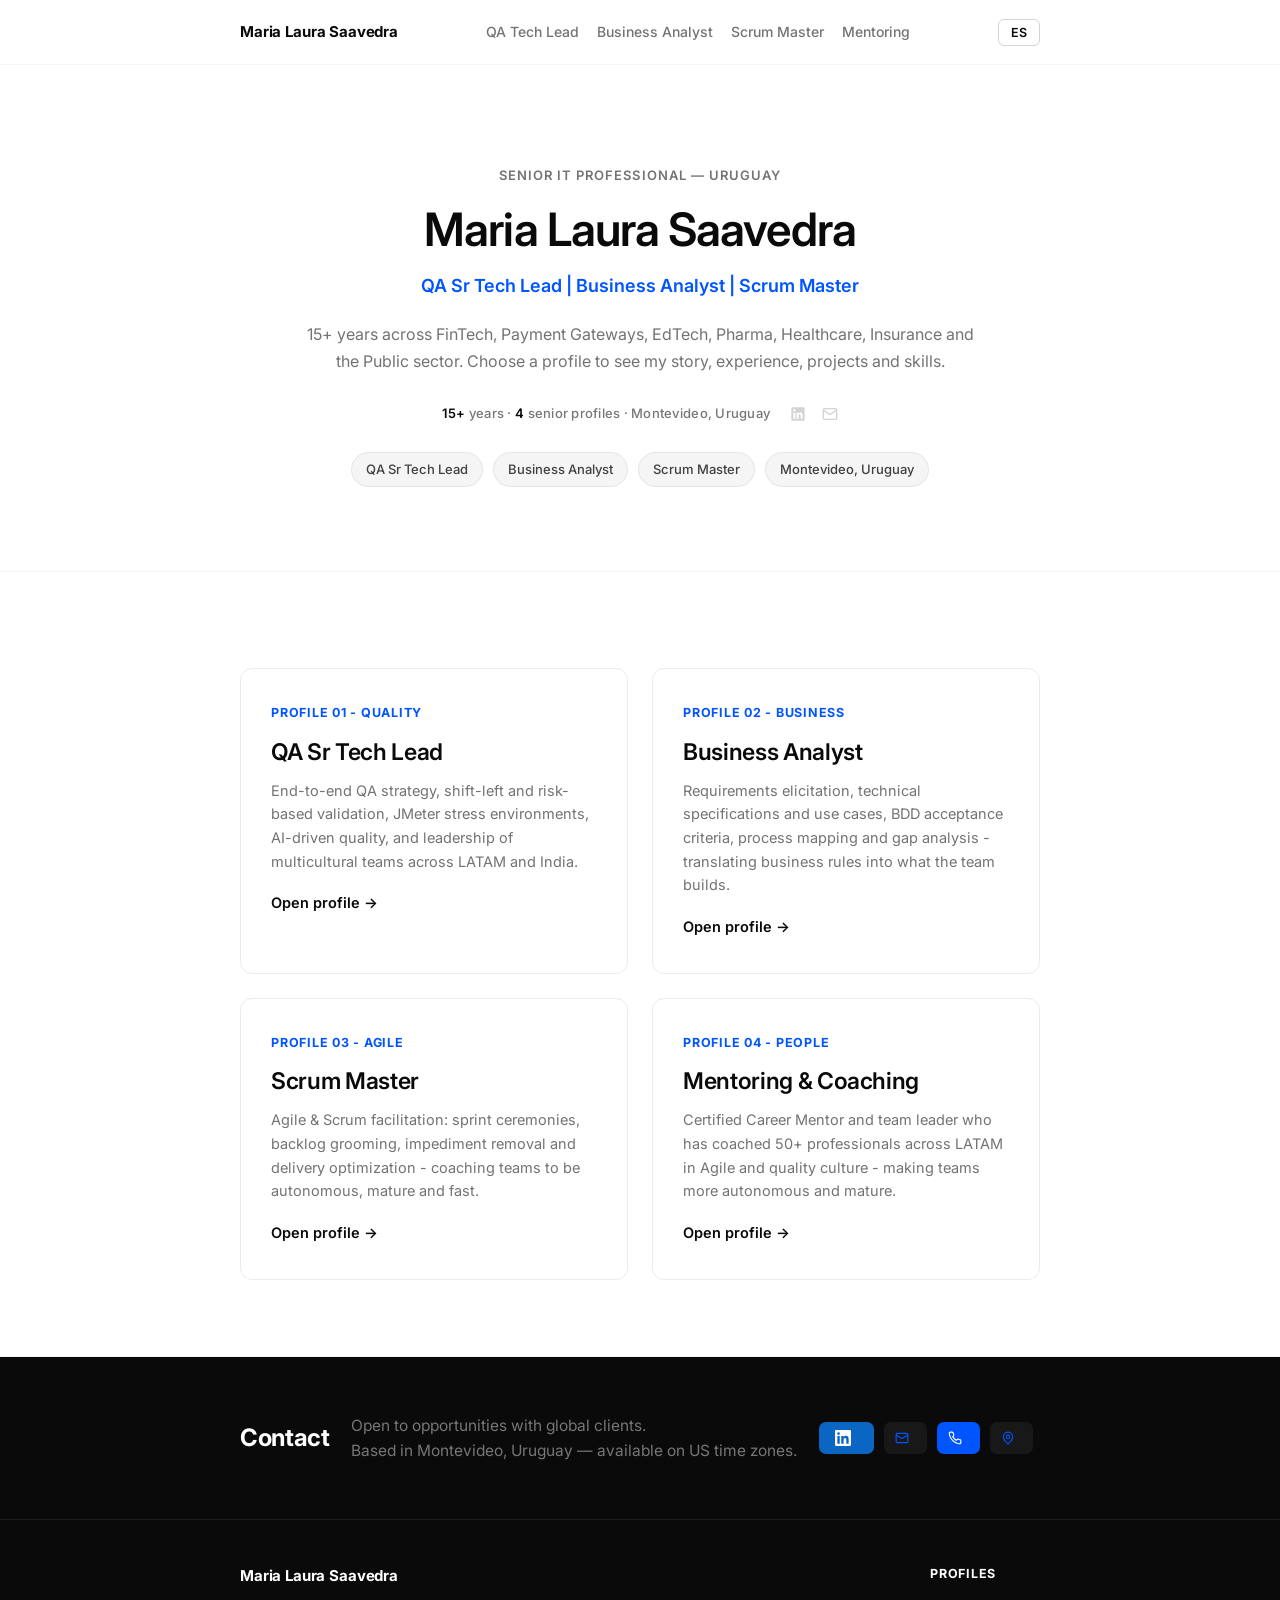
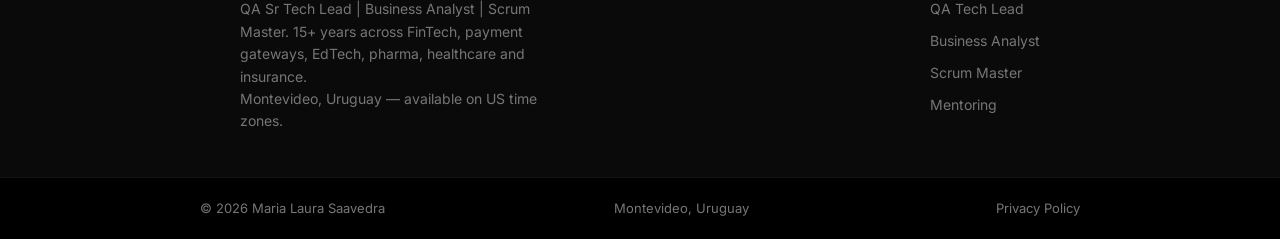
==== index.html @ 7ba2ed05 "Anti-copia: CSS user-select, JS bloqueo clic/teclas, actualizo PDF CV-QA, fix tag-pair preexistentes" ====
<!DOCTYPE html>
<html lang="en">
<head>
<meta charset="UTF-8">
<meta name="viewport" content="width=device-width, initial-scale=1.0">
<title>Maria Laura Saavedra - Senior Profiles</title>
<meta name="description" content="Maria Laura Saavedra - QA Sr Tech Lead and Business Analyst. 15+ years across FinTech, payment gateways, insurance, healthcare and the public sector. Montevideo, Uruguay.">
<link rel="preconnect" href="https://fonts.googleapis.com">
<link rel="preconnect" href="https://fonts.gstatic.com" crossorigin>
<link href="https://fonts.googleapis.com/css2?family=Inter:wght@400;500;600;700;800&display=swap" rel="stylesheet">
<link rel="stylesheet" href="styles.css">
</head>
<body>

<nav>
  <div class="container">
    <a class="logo" href="index.html">Maria Laura Saavedra</a>
    <div class="nav-links">
      <a class="nav-link-btn" href="qa-lead.html"><span class="en">QA Tech Lead</span><span class="es">QA Tech Lead</span></a>
      <a class="nav-link-btn" href="ba.html"><span class="en">Business Analyst</span><span class="es">Business Analyst</span></a>
      <a class="nav-link-btn" href="scrum-master.html"><span class="en">Scrum Master</span><span class="es">Scrum Master</span></a>
      <a class="nav-link-btn" href="mentoring.html"><span class="en">Mentoring</span><span class="es">Mentoría</span></a>
    </div>
    <button class="lang-btn" id="langBtn" onclick="toggleLang()">ES</button>
  </div>
</nav>

<header class="hero landing-hero">
  <div class="container">
    <span class="hero-label en">Senior IT Professional &mdash; Uruguay</span>
    <span class="hero-label es">Profesional IT Senior &mdash; Uruguay</span>
    <h1>Maria Laura Saavedra</h1>
    <div class="role en">QA Sr Tech Lead | Business Analyst | Scrum Master</div>
    <div class="role es">QA Sr Tech Lead | Business Analyst | Scrum Master</div>
    <p class="en">15+ years across FinTech, Payment Gateways, EdTech, Pharma, Healthcare, Insurance and the Public sector. Choose a profile to see my story, experience, projects and skills.</p>
    <p class="es">15+ años en FinTech, Pasarelas de Pago, EdTech, Pharma, Salud, Seguros y Sector Público. Elegí un perfil para ver mi historia, experiencia, proyectos y habilidades.</p>
    <div class="hero-proof">
      <span class="hero-proof-stats en"><strong>15+</strong> years &middot; <strong>4</strong> senior profiles &middot; Montevideo, Uruguay</span>
      <span class="hero-proof-stats es"><strong>15+</strong> años &middot; <strong>4</strong> perfiles senior &middot; Montevideo, Uruguay</span>
      <div class="hero-proof-social">
        <a href="https://www.linkedin.com/in/maria-laura-saavedra-rodriguez-45029432/" target="_blank" rel="noopener" aria-label="LinkedIn">
          <svg width="16" height="16" viewBox="0 0 24 24" fill="currentColor"><path d="M20.5 2h-17A1.5 1.5 0 002 3.5v17A1.5 1.5 0 003.5 22h17a1.5 1.5 0 001.5-1.5v-17A1.5 1.5 0 0020.5 2zM8 19H5v-9h3zM6.5 8.25A1.75 1.75 0 118.3 6.5a1.78 1.78 0 01-1.8 1.75zM19 19h-3v-4.74c0-1.42-.6-1.93-1.38-1.93A1.74 1.74 0 0013 14.19a.66.66 0 000 .14V19h-3v-9h2.9v1.3a3.11 3.11 0 012.7-1.4c1.55 0 3.36.86 3.36 3.66z"/></svg>
        </a>
        <a href="mailto:saalaura@gmail.com" aria-label="Email">
          <svg width="16" height="16" viewBox="0 0 24 24" fill="none" stroke="currentColor" stroke-width="2" stroke-linecap="round" stroke-linejoin="round"><path d="M4 4h16c1.1 0 2 .9 2 2v12c0 1.1-.9 2-2 2H4c-1.1 0-2-.9-2-2V6c0-1.1.9-2 2-2z"/><polyline points="22,6 12,13 2,6"/></svg>
        </a>
      </div>
    </div>
    <div class="chips" style="justify-content:center;">
      <span class="chip">QA Sr Tech Lead</span>
      <span class="chip">Business Analyst</span>
      <span class="chip">Scrum Master</span>
      <span class="chip">Montevideo, Uruguay</span>
    </div>
  </div>
</header>

<section>
  <div class="container">
    <div class="cards">
      <a class="profile-card" href="qa-lead.html">
        <div class="pc-tag en">Profile 01 - Quality</div><div class="pc-tag es">Perfil 01 - Calidad</div>
        <h3 class="en">QA Sr Tech Lead</h3><h3 class="es">QA Sr Tech Lead</h3>
        <p class="en">End-to-end QA strategy, shift-left and risk-based validation, JMeter stress environments, AI-driven quality, and leadership of multicultural teams across LATAM and India.</p>
        <p class="es">Estrategia QA end-to-end, shift-left y validación basada en riesgo, ambientes de stress con JMeter, calidad impulsada por IA, y liderazgo de equipos multiculturales en LATAM e India.</p>
        <span class="go en">Open profile &rarr;</span><span class="go es">Abrir perfil &rarr;</span>
      </a>
      <a class="profile-card" href="ba.html">
        <div class="pc-tag en">Profile 02 - Business</div><div class="pc-tag es">Perfil 02 - Negocio</div>
        <h3 class="en">Business Analyst</h3><h3 class="es">Business Analyst</h3>
        <p class="en">Requirements elicitation, technical specifications and use cases, BDD acceptance criteria, process mapping and gap analysis - translating business rules into what the team builds.</p>
        <p class="es">Elcitación de requisitos, especificaciones técnicas y casos de uso, criterios de aceptación BDD, mapeo de procesos y gap analysis - traduciendo las reglas de negocio en lo que el equipo construye.</p>
        <span class="go en">Open profile &rarr;</span><span class="go es">Abrir perfil &rarr;</span>
      </a>
      <a class="profile-card" href="scrum-master.html">
        <div class="pc-tag en">Profile 03 - Agile</div><div class="pc-tag es">Perfil 03 - Agile</div>
        <h3 class="en">Scrum Master</h3><h3 class="es">Scrum Master</h3>
        <p class="en">Agile &amp; Scrum facilitation: sprint ceremonies, backlog grooming, impediment removal and delivery optimization - coaching teams to be autonomous, mature and fast.</p>
        <p class="es">Facilitación Agile y Scrum: ceremonias de sprint, refinamiento de backlog, eliminación de impedimentos y optimización de la entrega - coachando equipos para que sean autónomos, maduros y rápidos.</p>
        <span class="go en">Open profile &rarr;</span><span class="go es">Abrir perfil &rarr;</span>
      </a>
      <a class="profile-card" href="mentoring.html">
        <div class="pc-tag en">Profile 04 - People</div><div class="pc-tag es">Perfil 04 - Personas</div>
        <h3 class="en">Mentoring &amp; Coaching</h3><h3 class="es">Mentoría y Coaching</h3>
        <p class="en">Certified Career Mentor and team leader who has coached 50+ professionals across LATAM in Agile and quality culture - making teams more autonomous and mature.</p>
        <p class="es">Career Mentor certificada y líder de equipos que ha coachado a 50+ profesionales en LATAM en cultura Agile y de calidad - haciendo equipos más autónomos y maduros.</p>
        <span class="go en">Open profile &rarr;</span><span class="go es">Abrir perfil &rarr;</span>
      </a>
    </div>
  </div>
</section>

<section id="contact" class="contact">
  <div class="container">
    <div class="contact-info">
      <h2 class="en">Contact</h2><h2 class="es">Contacto</h2>
      <p class="en">Open to opportunities with global clients.<br>Based in Montevideo, Uruguay &mdash; available on US time zones.</p>
      <p class="es">Disponible para oportunidades con clientes globales.<br>Vivo en Montevideo, Uruguay &mdash; disponible en horarios de EE.UU.</p>
      <div class="contact-row">
      <a class="citem linkedin" href="https://www.linkedin.com/in/maria-laura-saavedra-rodriguez-45029432/" target="_blank" rel="noopener" title="LinkedIn" aria-label="LinkedIn"><svg class="btn-icon" viewBox="0 0 24 24" fill="currentColor" aria-hidden="true"><path d="M20.45 20.45h-3.55v-5.57c0-1.33-.03-3.04-1.85-3.04-1.86 0-2.14 1.45-2.14 2.94v5.67H9.36V9h3.41v1.56h.05c.47-.9 1.63-1.85 3.36-1.85 3.6 0 4.27 2.37 4.27 5.45v6.29zM5.34 7.43a2.06 2.06 0 1 1 0-4.12 2.06 2.06 0 0 1 0 4.12zM7.12 20.45H3.55V9h3.57v11.45zM22.22 0H1.77C.79 0 0 .77 0 1.72v20.55C0 23.23.79 24 1.77 24h20.45c.98 0 1.78-.77 1.78-1.73V1.72C24 .77 23.2 0 22.22 0z"/></svg></a>
      <a class="citem icon" href="mailto:saalaura@gmail.com" title="saalaura@gmail.com" aria-label="Email"><svg class="btn-icon" viewBox="0 0 24 24" fill="none" stroke="currentColor" stroke-width="2" stroke-linecap="round" stroke-linejoin="round" aria-hidden="true"><rect x="2" y="4" width="20" height="16" rx="2"/><path d="m22 7-10 6L2 7"/></svg></a>
      <a class="citem icon blue" href="tel:+59897496335" title="+598 97 496 335" aria-label="Phone"><svg class="btn-icon" viewBox="0 0 24 24" fill="none" stroke="currentColor" stroke-width="2" stroke-linecap="round" stroke-linejoin="round" aria-hidden="true"><path d="M22 16.92v3a2 2 0 0 1-2.18 2 19.79 19.79 0 0 1-8.63-3.07 19.5 19.5 0 0 1-6-6 19.79 19.79 0 0 1-3.07-8.67A2 2 0 0 1 4.11 2h3a2 2 0 0 1 2 1.72c.13.96.36 1.9.7 2.81a2 2 0 0 1-.45 2.11L8.09 9.91a16 16 0 0 0 6 6l1.27-1.27a2 2 0 0 1 2.11-.45c.91.34 1.85.57 2.81.7A2 2 0 0 1 22 16.92z"/></svg></a>
      <a class="citem icon" href="https://www.google.com/maps/search/Montevideo,+Uruguay" target="_blank" rel="noopener" title="Montevideo, Uruguay" aria-label="Location"><svg class="btn-icon" viewBox="0 0 24 24" fill="none" stroke="currentColor" stroke-width="2" stroke-linecap="round" stroke-linejoin="round" aria-hidden="true"><path d="M20 10c0 6-8 12-8 12s-8-6-8-12a8 8 0 0 1 16 0Z"/><circle cx="12" cy="10" r="3"/></svg></a>
      </div>
    </div>
  </div>
</section>

<footer>
  <div class="footer-grid">
    <div class="footer-brand">
      <div class="footer-logo">Maria Laura Saavedra</div>
      <p class="footer-desc en">QA Sr Tech Lead | Business Analyst | Scrum Master. 15+ years across FinTech, payment gateways, EdTech, pharma, healthcare and insurance.<br>Montevideo, Uruguay &mdash; available on US time zones.</p>
      <p class="footer-desc es">QA Sr Tech Lead | Business Analyst | Scrum Master. 15+ años en FinTech, pasarelas de pago, EdTech, pharma, salud y seguros.<br>Montevideo, Uruguay &mdash; disponible en horarios de EE.UU.</p>
    </div>
    <div class="footer-col">
      <div class="footer-col-heading"><span class="en">Profiles</span><span class="es">Perfiles</span></div>
      <a href="qa-lead.html"><span class="en">QA Tech Lead</span><span class="es">QA Tech Lead</span></a>
      <a href="ba.html"><span class="en">Business Analyst</span><span class="es">Business Analyst</span></a>
      <a href="scrum-master.html"><span class="en">Scrum Master</span><span class="es">Scrum Master</span></a>
      <a href="mentoring.html"><span class="en">Mentoring</span><span class="es">Mentoría</span></a>
    </div>
  </div>
  <div class="footer-bottom">
    <div class="footer-bottom-inner">
      <span>&copy; <span id="year"></span> Maria Laura Saavedra</span>
      <span>Montevideo, Uruguay</span>
      <div class="footer-bottom-links">
        <a href="privacy.html"><span class="en">Privacy Policy</span><span class="es">Política de privacidad</span></a>
      </div>
    </div>
  </div>
</footer>

<nav class="float-nav" aria-label="Quick nav">
  <button class="float-toggle" id="floatToggle" aria-label="Menu"><span class="en">Menu</span><span class="es">Menú</span></button>
  <div class="float-panel" id="floatPanel">
    <a href="index.html"><span class="en">Home</span><span class="es">Inicio</span></a>
    <a href="qa-lead.html">QA</a>
    <a href="ba.html">BA</a>
    <a href="scrum-master.html">SM</a>
    <a href="mentoring.html"><span class="en">Mentoring</span><span class="es">Mentoría</span></a>
  </div>
</nav>

<script>
  document.getElementById('year').textContent = new Date().getFullYear();
  function toggleLang() {
    document.body.classList.toggle('es');
    document.getElementById('langBtn').textContent = document.body.classList.contains('es') ? 'EN' : 'ES';
  }
  document.getElementById('floatToggle').addEventListener('click', function () {
    document.getElementById('floatPanel').classList.toggle('open');
  });
</script>
<script src="anti-copy.js"></script>
</body>
</html>
---- styles.css ----
:root {
  --ink: #0a0a0a;
  --ink-90: #1a1a1a;
  --ink-80: #2d2d2d;
  --ink-70: #404040;
  --ink-60: #525252;
  --ink-50: #737373;
  --ink-40: #767676;
  --ink-30: #d4d4d4;
  --ink-20: #e5e5e5;
  --ink-15: #ebebeb;
  --ink-10: #f5f5f5;
  --ink-5: #fafafa;
  --white: #ffffff;
  --accent: #0055ff;
  --accent-hover: #0044dd;
  --max-width: 880px;
  --radius: 10px;
  --shadow-sm: 0 1px 2px 0 rgb(0 0 0 / 0.05);
  --shadow-md: 0 4px 6px -1px rgb(0 0 0 / 0.06);
  --shadow-lg: 0 10px 20px -4px rgb(0 0 0 / 0.08);
  --transition-fast: 150ms cubic-bezier(0.4, 0, 0.2, 1);
  --transition-base: 250ms cubic-bezier(0.4, 0, 0.2, 1);
}
* { margin: 0; padding: 0; box-sizing: border-box; }
html { scroll-behavior: smooth; -webkit-font-smoothing: antialiased; }
body {
  font-family: 'Inter', -apple-system, BlinkMacSystemFont, 'Segoe UI', Roboto, sans-serif;
  font-weight: 400;
  line-height: 1.625;
  color: var(--ink-80);
  background: var(--white);
  min-height: 100vh;
  -webkit-user-select: none;
  -moz-user-select: none;
  -ms-user-select: none;
  user-select: none;
}
img { -webkit-user-select: none; -moz-user-select: none; -ms-user-select: none; user-select: none; -webkit-user-drag: none; }
.container, body:after { -webkit-touch-callout: none; }
.container { max-width: var(--max-width); margin: 0 auto; padding: 0 40px; }

/* LANG TOGGLE */
.es { display: none !important; }
body.es .es { display: inline !important; }
body.es .en { display: none !important; }
body.es .en-only { display: none !important; }
body.es .es-only { display: inline !important; }
.es-only { display: none !important; }

/* NAV */
nav { position: sticky; top: 0; background: rgba(255,255,255,0.92); backdrop-filter: blur(8px); border-bottom: 1px solid var(--ink-10); z-index: 100; }
nav .container { display: flex; align-items: center; justify-content: space-between; height: 64px; gap: 12px; }
.logo { font-weight: 700; font-size: 15px; color: var(--ink); text-decoration: none; letter-spacing: -0.01em; }
.logo:hover { color: var(--accent); }
.nav-links { display: flex; align-items: center; gap: 18px; }
.nav-links a { color: var(--ink-50); text-decoration: none; font-size: 14px; font-weight: 500; transition: color var(--transition-fast); }
.nav-links a:hover { color: var(--ink); }
.nav-link-btn { color: var(--ink-50); text-decoration: none; font-size: 14px; font-weight: 500; transition: color var(--transition-fast); }
.nav-link-btn:hover { color: var(--accent); }
.lang-btn {
  background: transparent;
  color: var(--ink);
  border: 1px solid var(--ink-30);
  padding: 5px 12px;
  border-radius: 6px;
  font-family: inherit;
  font-weight: 600;
  font-size: 12.5px;
  letter-spacing: 0.02em;
  cursor: pointer;
  white-space: nowrap;
  transition: all var(--transition-fast);
}
.lang-btn:hover { border-color: var(--ink); }

/* HERO */
.hero { padding: 84px 0 72px; background: var(--white); color: var(--ink-80); }
.hero-label {
  display: block;
  font-size: 13px;
  font-weight: 600;
  letter-spacing: 0.08em;
  text-transform: uppercase;
  color: var(--ink-50);
  margin-bottom: 20px;
}
.hero h1 { font-size: clamp(30px, 5vw, 42px); font-weight: 600; line-height: 1.2; letter-spacing: -0.02em; color: var(--ink); margin-bottom: 14px; }
.hero .role { font-size: 18px; font-weight: 600; color: var(--accent); margin-bottom: 20px; }
.hero p { font-size: 16px; line-height: 1.7; color: var(--ink-50); max-width: 680px; }
.hero-proof { display: flex; align-items: center; gap: 20px; margin-top: 28px; flex-wrap: wrap; }
.hero-proof-stats { font-size: 13px; font-weight: 500; letter-spacing: 0.02em; color: var(--ink-40); }
.hero-proof-stats strong { color: var(--ink); font-weight: 600; }
.hero-proof-social { display: flex; gap: 16px; }
.hero-proof-social a { color: var(--ink-30); transition: color var(--transition-fast); display: inline-flex; }
.hero-proof-social a:hover { color: var(--ink); }
.hero .chips { margin-top: 28px; display: flex; flex-wrap: wrap; gap: 10px; }
.chip {
  background: var(--ink-10);
  border: 1px solid var(--ink-20);
  color: var(--ink-70);
  padding: 6px 14px;
  border-radius: 999px;
  font-size: 13px;
  font-weight: 500;
}

/* SECTIONS */
section { padding: 56px 0; border-top: 1px solid var(--ink-10); }
h2 {
  font-size: 24px;
  font-weight: 700;
  letter-spacing: -0.015em;
  color: var(--ink);
  margin-bottom: 28px;
  padding-bottom: 14px;
  border-bottom: 1px solid var(--ink-10);
  display: block;
}

/* ABOUT */
.about-grid { display: grid; grid-template-columns: 1fr 1fr; gap: 24px; }
.about-card { background: var(--white); border: 1px solid var(--ink-15); border-radius: var(--radius); padding: 26px; box-shadow: var(--shadow-sm); }
.about-card h3 { color: var(--ink); font-weight: 600; font-size: 16px; margin-bottom: 12px; letter-spacing: -0.01em; }
.about-card p, .about-card li { font-size: 14.5px; color: var(--ink-60); }
.about-card ul { padding-left: 18px; margin-top: 8px; }
.about-card li { margin-bottom: 8px; }

/* EXPERIENCE */
.job {
  background: var(--white);
  border: 1px solid var(--ink-15);
  border-radius: var(--radius);
  padding: 24px 26px;
  margin-bottom: 16px;
  box-shadow: var(--shadow-sm);
  transition: border-color var(--transition-fast), box-shadow var(--transition-fast);
}
.job:hover { border-color: var(--ink-30); box-shadow: var(--shadow-md); }
.job h3 { font-size: 17px; font-weight: 600; color: var(--ink); letter-spacing: -0.01em; }
.job .co { color: var(--accent); font-weight: 600; font-size: 14px; margin-top: 2px; }
.job .date { color: var(--ink-40); font-size: 13px; margin: 6px 0 14px; }
.job ul { padding-left: 18px; }
.job li { margin-bottom: 8px; font-size: 14.5px; color: var(--ink-60); }

/* PROJECTS */
.proj { background: var(--white); border: 1px solid var(--ink-15); border-radius: var(--radius); padding: 22px 26px; margin-bottom: 16px; transition: border-color var(--transition-fast), box-shadow var(--transition-fast); }
.proj:hover { border-color: var(--ink-30); box-shadow: var(--shadow-md); }
.proj .tag { color: var(--accent); font-weight: 700; font-size: 12.5px; text-transform: uppercase; letter-spacing: 0.06em; }
.proj h3 { color: var(--ink); font-weight: 600; font-size: 16px; margin: 8px 0 4px; letter-spacing: -0.01em; }
.proj .meta { color: var(--ink-40); font-size: 13px; margin-bottom: 10px; }
.proj p, .proj li { font-size: 14.5px; color: var(--ink-60); }
.proj ul { padding-left: 18px; }
.proj li { margin-bottom: 6px; }

/* SKILLS */
.skills-grid { display: grid; grid-template-columns: 1fr 1fr 1fr; gap: 16px; }
.skill-card { background: var(--white); border: 1px solid var(--ink-15); border-radius: var(--radius); padding: 18px 20px; box-shadow: var(--shadow-sm); }
.skill-card h3 { color: var(--ink); font-weight: 600; font-size: 13px; margin-bottom: 12px; text-transform: uppercase; letter-spacing: 0.06em; }
.skill-card span {
  display: inline-block;
  background: var(--ink-10);
  border: 1px solid var(--ink-20);
  color: var(--ink-70);
  padding: 4px 11px;
  border-radius: 999px;
  font-size: 12.5px;
  margin: 0 6px 8px 0;
}

/* EDUCATION */
.edu {
  background: var(--white);
  border: 1px solid var(--ink-15);
  border-radius: var(--radius);
  padding: 16px 22px;
  margin-bottom: 12px;
  display: flex;
  justify-content: space-between;
  align-items: baseline;
  gap: 16px;
  flex-wrap: wrap;
}
.edu .name { font-weight: 600; font-size: 15px; color: var(--ink); }
.edu .detail { color: var(--ink-50); font-size: 13.5px; }
.edu .date { color: var(--accent); font-weight: 600; font-size: 13.5px; white-space: nowrap; }

/* CONTACT */
.contact { background: var(--ink); color: var(--ink-30); }
.contact h2 { color: var(--white); border-bottom-color: rgba(255, 255, 255, 0.08); }
.contact-info h2 { margin: 0; padding: 0; border: none; white-space: nowrap; }
.contact p { color: var(--ink-40); font-size: 15.5px; }
.contact-info { display: flex; flex-wrap: wrap; align-items: center; gap: 10px 22px; }
.contact .citem { background: rgba(255, 255, 255, 0.06); border-color: rgba(255, 255, 255, 0.14); }
.contact .citem.icon:hover { background: rgba(255, 255, 255, 0.12); }
.contact .citem.icon svg { color: var(--accent); }
.contact .citem.linkedin { background: #0a66c2; border-color: #0a66c2; }
.contact .citem.blue { background: var(--accent); border-color: var(--accent); }
.contact .citem.blue svg { color: var(--white); }
.btn-icon { width: 14px; height: 14px; margin-right: 7px; vertical-align: -2px; color: var(--accent); }
.citem.linkedin svg { width: 16px; height: 16px; color: var(--white); display: block; }
.citem.linkedin:hover { background: #095eae; }
.citem.icon { padding: 9px 11px; text-decoration: none; }
.citem.blue:hover { background: var(--accent-hover); border-color: var(--accent-hover); }
.contact-row { display: flex; flex-wrap: wrap; align-items: center; gap: 10px; }
.citem {
  display: inline-flex;
  align-items: center;
  gap: 6px;
  border-radius: 7px;
  padding: 8px 16px;
  font-size: 13.5px;
}
/* LANDING */
.landing-hero { text-align: center; padding: 100px 0 84px; }
.landing-hero .hero-label { margin-bottom: 16px; }
.landing-hero h1 { font-size: clamp(32px, 5vw, 46px); }
.landing-hero .role { margin-bottom: 20px; }
.landing-hero p { margin: 0 auto; }
.landing-hero .hero-proof { justify-content: center; }
.cards { display: grid; grid-template-columns: 1fr 1fr; gap: 24px; padding: 40px 0 20px; }
.profile-card {
  background: var(--white);
  border: 1px solid var(--ink-15);
  border-radius: 12px;
  padding: 34px 30px;
  text-decoration: none;
  color: var(--ink-80);
  display: block;
  transition: border-color var(--transition-base), box-shadow var(--transition-base), transform var(--transition-base);
}
.profile-card:hover { border-color: var(--ink); transform: translateY(-3px); box-shadow: var(--shadow-lg); }
.profile-card .pc-tag { font-size: 12.5px; font-weight: 700; text-transform: uppercase; letter-spacing: 0.06em; color: var(--accent); }
.profile-card h3 { font-size: 23px; font-weight: 600; color: var(--ink); margin: 10px 0 8px; letter-spacing: -0.015em; }
.profile-card p { font-size: 14.5px; color: var(--ink-50); }
.profile-card .go { color: var(--ink); font-weight: 600; font-size: 14.5px; margin-top: 18px; display: inline-block; transition: color var(--transition-fast); }
.profile-card:hover .go { color: var(--accent); }

footer { border-top: 1px solid rgba(255, 255, 255, 0.08); background: var(--ink); color: var(--ink-40); font-size: 13.5px; }
.footer-grid { max-width: var(--max-width); margin: 0 auto; padding: 44px 40px 28px; display: flex; justify-content: space-between; gap: 36px; align-items: flex-start; }
.footer-brand { flex: 1; max-width: 460px; }
.footer-col { flex: 0 0 auto; }
.footer-logo { display: block; font-weight: 700; font-size: 15px; color: var(--white); text-decoration: none; letter-spacing: -0.01em; margin-bottom: 10px; }
.footer-desc { color: var(--ink-40); font-size: 14px; line-height: 1.6; margin-bottom: 16px; max-width: 320px; }
.footer-col-heading { display: block; font-size: 12.5px; font-weight: 700; text-transform: uppercase; letter-spacing: 0.06em; color: var(--white); margin-bottom: 14px; }
.footer-col a { display: block; color: var(--ink-40); text-decoration: none; font-size: 14px; margin-bottom: 9px; transition: color var(--transition-fast); }
.footer-col a:hover { color: var(--accent); }
.footer-bottom { border-top: 1px solid rgba(255, 255, 255, 0.08); background: #000000; padding: 20px 40px; text-align: center; }
.footer-bottom-inner { max-width: var(--max-width); margin: 0 auto; display: flex; justify-content: space-between; align-items: center; gap: 12px; flex-wrap: wrap; font-size: 13px; color: var(--ink-40); }
.footer-bottom-links a { color: var(--ink-40); text-decoration: none; margin-left: 18px; transition: color var(--transition-fast); }
.footer-bottom-links a:hover { color: var(--white); }

/* FLOAT NAV */
.float-nav {
  position: fixed;
  right: 14px;
  top: 50%;
  transform: translateY(-50%);
  z-index: 100;
  display: flex;
  flex-direction: column;
  align-items: flex-end;
}
.float-toggle {
  background: var(--ink-20);
  border: 1px solid var(--ink-30);
  color: var(--ink-70);
  font-size: 12px;
  font-weight: 600;
  padding: 6px 10px;
  border-radius: 7px;
  cursor: pointer;
  line-height: 1;
  transition: background var(--transition-fast);
}
.float-toggle:hover { background: var(--ink-30); }
.float-panel {
  display: none;
  flex-direction: column;
  gap: 2px;
  margin-top: 8px;
  background: var(--ink-20);
  border: 1px solid var(--ink-30);
  border-radius: 8px;
  padding: 6px;
  box-shadow: 0 10px 30px rgba(0, 0, 0, 0.1);
}
.float-panel.open { display: flex; }
.float-panel a {
  color: var(--ink-70);
  text-decoration: none;
  font-size: 12.5px;
  font-weight: 600;
  padding: 6px 12px;
  border-radius: 6px;
  white-space: nowrap;
  transition: background var(--transition-fast), color var(--transition-fast);
}
.float-panel a:hover { background: var(--accent); color: var(--white); }

/* LEGAL */
.legal { padding: 84px 0; }
.legal h1 { margin: 0 0 6px; }
.legal-meta { color: var(--ink-40); font-size: 13.5px; margin-bottom: 26px; }
.legal-meta a, .legal a { color: var(--accent); text-decoration: none; }
.legal-meta a:hover, .legal a:hover { color: var(--accent-hover); }
.legal p { color: var(--ink-60); font-size: 15.5px; line-height: 1.7; margin-bottom: 16px; }
.legal-back { margin-top: 30px; }

@media (max-width: 760px) {
  .about-grid, .skills-grid, .cards { grid-template-columns: 1fr; }
  .hero h1, .landing-hero h1 { font-size: 28px; }
  .nav-links { gap: 12px; }
  .nav-links a { font-size: 13px; }
  h2 { font-size: 21px; }
  .logo { font-size: 13.5px; }
  section { padding: 44px 0; }
  .footer-grid { grid-template-columns: 1fr; gap: 24px; }
  .footer-bottom-inner { justify-content: center; }
}
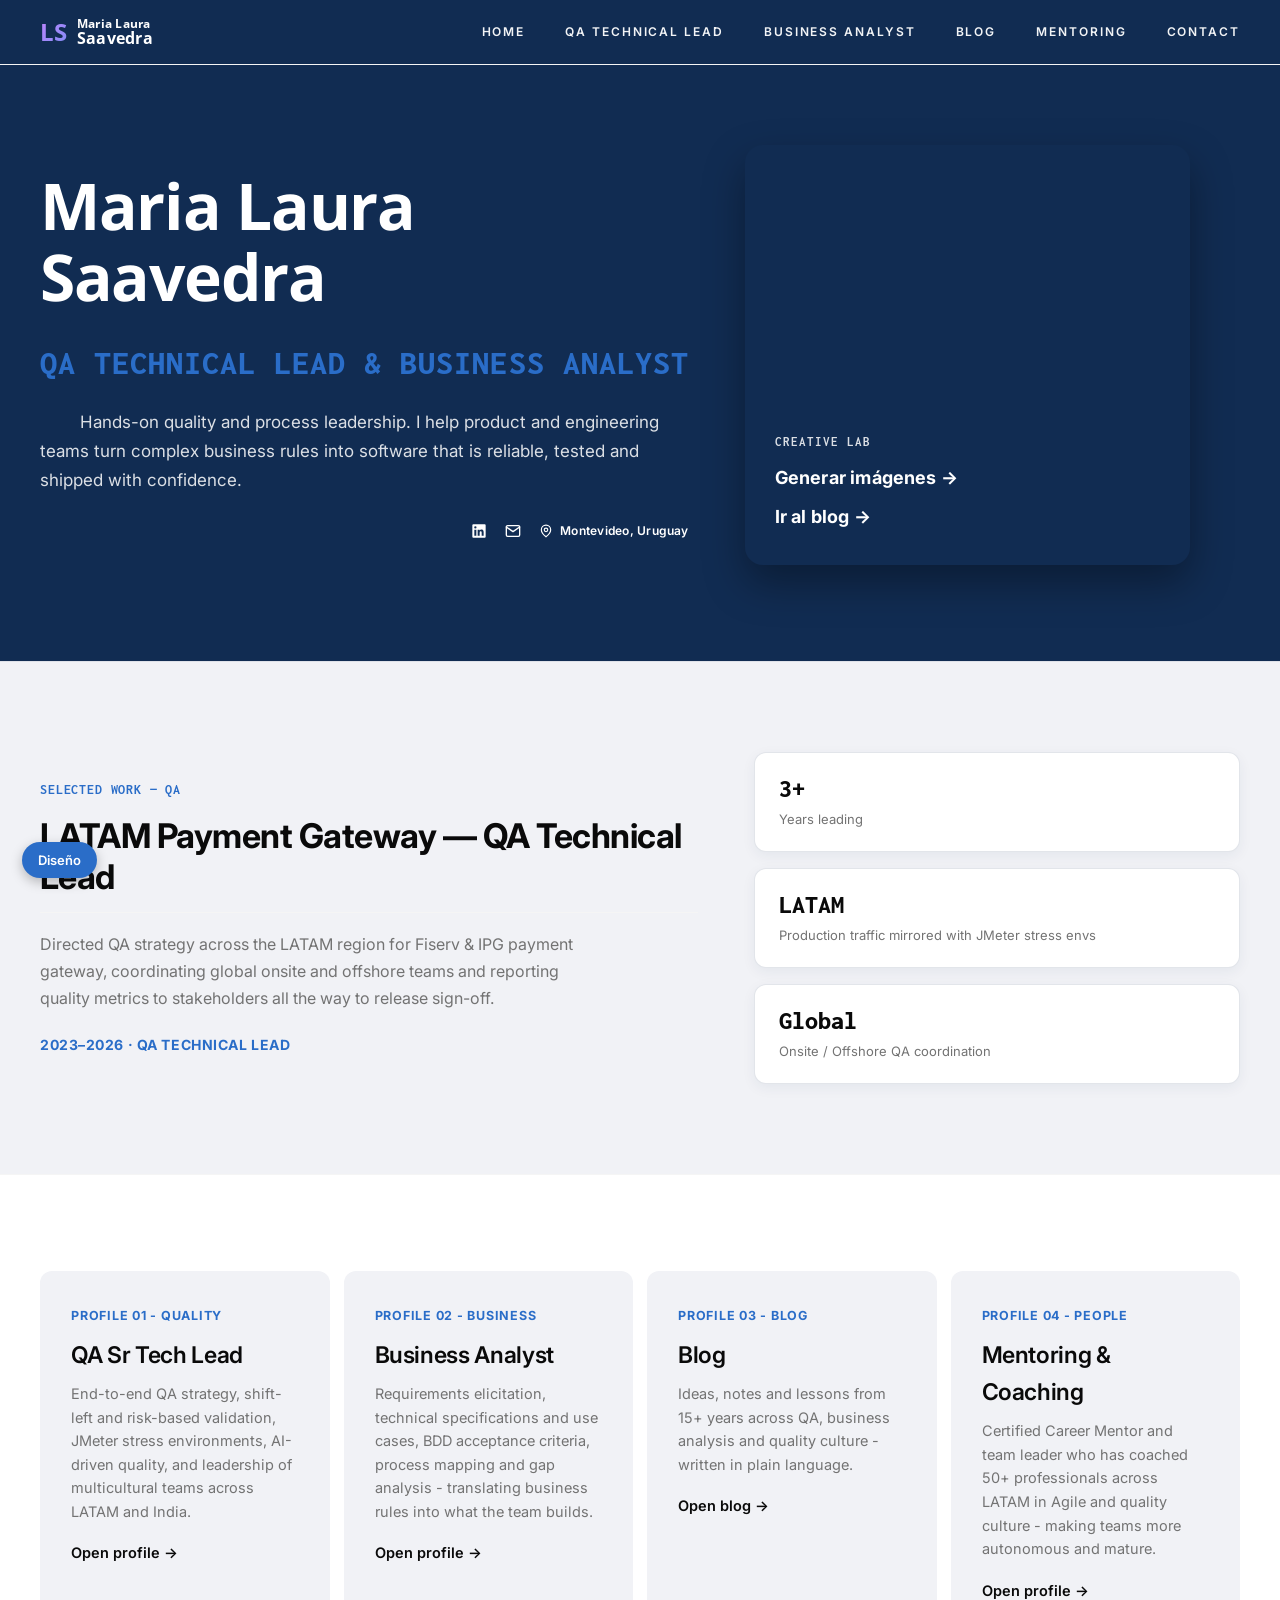
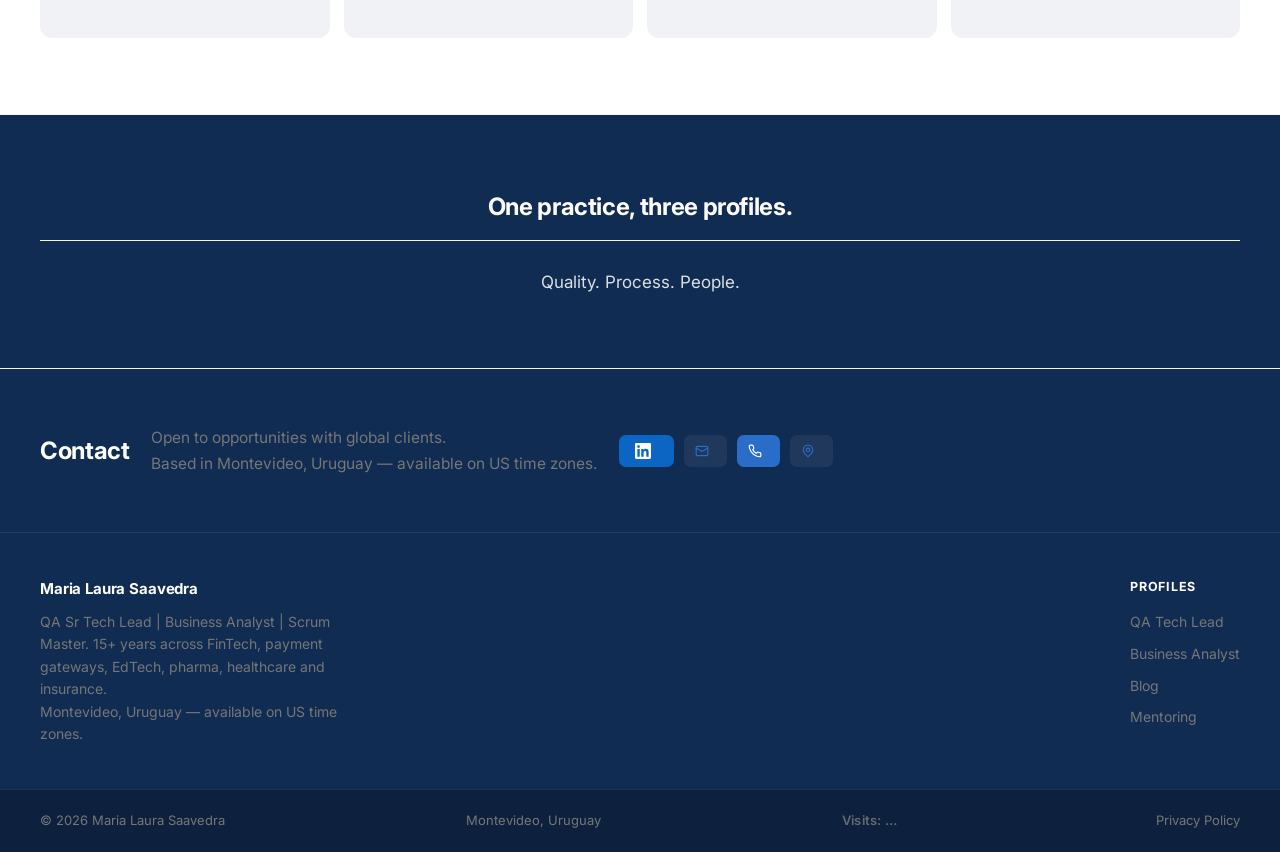
==== commit a4112f9a: "Header LS+nombre 2 lineas, ubicacion hero, sin linea nav - estilo John (06/09)" ====
--- a/index.html
+++ b/index.html
@@ -4,58 +4,101 @@
 <meta charset="UTF-8">
 <meta name="viewport" content="width=device-width, initial-scale=1.0">
 <title>Maria Laura Saavedra - Senior Profiles</title>
+<link rel="icon" type="image/svg+xml" href="data:image/svg+xml,%3Csvg xmlns='http://www.w3.org/2000/svg' viewBox='0 0 32 32'%3E%3Crect width='32' height='32' rx='6' fill='%232a6dc8'/%3E%3Ctext x='16' y='23' text-anchor='middle' font-family='Arial' font-weight='bold' font-size='18' fill='white'%3ELS%3C/text%3E%3C/svg%3E">
 <meta name="description" content="Maria Laura Saavedra - QA Sr Tech Lead and Business Analyst. 15+ years across FinTech, payment gateways, insurance, healthcare and the public sector. Montevideo, Uruguay.">
 <link rel="preconnect" href="https://fonts.googleapis.com">
 <link rel="preconnect" href="https://fonts.gstatic.com" crossorigin>
-<link href="https://fonts.googleapis.com/css2?family=Inter:wght@400;500;600;700;800&display=swap" rel="stylesheet">
-<link rel="stylesheet" href="styles.css">
+<link href="https://fonts.googleapis.com/css2?family=Inter:wght@400;500;600;700;800&family=Open+Sans:wght@400;600;700;800&family=Inconsolata:wght@500;600;700;800&display=swap" rel="stylesheet">
+<link rel="stylesheet" href="styles.css?v=20260904n">
 </head>
 <body>
 
 <nav>
-  <div class="container">
-    <a class="logo" href="index.html">Maria Laura Saavedra</a>
-    <div class="nav-links">
-      <a class="nav-link-btn" href="qa-lead.html"><span class="en">QA Tech Lead</span><span class="es">QA Tech Lead</span></a>
-      <a class="nav-link-btn" href="ba.html"><span class="en">Business Analyst</span><span class="es">Business Analyst</span></a>
-      <a class="nav-link-btn" href="scrum-master.html"><span class="en">Scrum Master</span><span class="es">Scrum Master</span></a>
-      <a class="nav-link-btn" href="mentoring.html"><span class="en">Mentoring</span><span class="es">Mentoría</span></a>
-    </div>
-    <button class="lang-btn" id="langBtn" onclick="toggleLang()">ES</button>
+  <div class="container nav-row">
+    <span class="brand"><span class="brand-logo">LS</span><span class="brand-name">Maria Laura <br class="brand-br"><span class="brand-name-last">Saavedra</span></span></span>
+    <div class="nav-right">
+      <button class="menu-btn" id="menuBtn" type="button" aria-label="Open main menu" aria-haspopup="true" aria-expanded="false" aria-controls="menuPanel">
+        <span class="menu-btn-inner" aria-hidden="true">
+          <span class="dot"></span><span class="dot"></span><span class="dot"></span>
+          <span class="dot"></span><span class="dot"></span><span class="dot"></span>
+          <span class="dot"></span><span class="dot"></span><span class="dot"></span>
+        </span>
+      </button>
+      <div class="menu-panel" id="menuPanel">
+    <a href="index.html"><span class="en">Home</span><span class="es">Inicio</span></a>
+    <a href="qa-lead.html">QA Technical Lead</a>
+    <a href="ba.html">Business Analyst</a>
+    <a href="blog.html"><span class="en">Blog</span><span class="es">Blog</span></a>
+    <a href="mentoring.html"><span class="en">Mentoring</span><span class="es">Mentoría</span></a>
+    <a href="index.html#contact"><span class="en">Contact</span><span class="es">Contacto</span></a>
+      </div>
+    </div>
   </div>
 </nav>
 
-<header class="hero landing-hero">
-  <div class="container">
-    <span class="hero-label en">Senior IT Professional &mdash; Uruguay</span>
-    <span class="hero-label es">Profesional IT Senior &mdash; Uruguay</span>
-    <h1>Maria Laura Saavedra</h1>
-    <div class="role en">QA Sr Tech Lead | Business Analyst | Scrum Master</div>
-    <div class="role es">QA Sr Tech Lead | Business Analyst | Scrum Master</div>
-    <p class="en">15+ years across FinTech, Payment Gateways, EdTech, Pharma, Healthcare, Insurance and the Public sector. Choose a profile to see my story, experience, projects and skills.</p>
-    <p class="es">15+ años en FinTech, Pasarelas de Pago, EdTech, Pharma, Salud, Seguros y Sector Público. Elegí un perfil para ver mi historia, experiencia, proyectos y habilidades.</p>
-    <div class="hero-proof">
-      <span class="hero-proof-stats en"><strong>15+</strong> years &middot; <strong>4</strong> senior profiles &middot; Montevideo, Uruguay</span>
-      <span class="hero-proof-stats es"><strong>15+</strong> años &middot; <strong>4</strong> perfiles senior &middot; Montevideo, Uruguay</span>
-      <div class="hero-proof-social">
-        <a href="https://www.linkedin.com/in/maria-laura-saavedra-rodriguez-45029432/" target="_blank" rel="noopener" aria-label="LinkedIn">
-          <svg width="16" height="16" viewBox="0 0 24 24" fill="currentColor"><path d="M20.5 2h-17A1.5 1.5 0 002 3.5v17A1.5 1.5 0 003.5 22h17a1.5 1.5 0 001.5-1.5v-17A1.5 1.5 0 0020.5 2zM8 19H5v-9h3zM6.5 8.25A1.75 1.75 0 118.3 6.5a1.78 1.78 0 01-1.8 1.75zM19 19h-3v-4.74c0-1.42-.6-1.93-1.38-1.93A1.74 1.74 0 0013 14.19a.66.66 0 000 .14V19h-3v-9h2.9v1.3a3.11 3.11 0 012.7-1.4c1.55 0 3.36.86 3.36 3.66z"/></svg>
-        </a>
-        <a href="mailto:saalaura@gmail.com" aria-label="Email">
-          <svg width="16" height="16" viewBox="0 0 24 24" fill="none" stroke="currentColor" stroke-width="2" stroke-linecap="round" stroke-linejoin="round"><path d="M4 4h16c1.1 0 2 .9 2 2v12c0 1.1-.9 2-2 2H4c-1.1 0-2-.9-2-2V6c0-1.1.9-2 2-2z"/><polyline points="22,6 12,13 2,6"/></svg>
-        </a>
-      </div>
-    </div>
-    <div class="chips" style="justify-content:center;">
-      <span class="chip">QA Sr Tech Lead</span>
-      <span class="chip">Business Analyst</span>
-      <span class="chip">Scrum Master</span>
-      <span class="chip">Montevideo, Uruguay</span>
-    </div>
-  </div>
-</header>
-
-<section>
+<section class="hero-band">
+  <div class="container hero-grid">
+    <div class="hero-copy">
+      <h1>Maria Laura Saavedra</h1>
+      <div class="hero-title en">QA Technical Lead &amp; Business Analyst</div>
+      <div class="hero-title es">QA Technical Lead &amp; Business Analyst</div>
+      <p class="en">Hands-on quality and process leadership. I help product and engineering teams turn complex business rules into software that is reliable, tested and shipped with confidence.</p>
+      <p class="es">Liderazgo práctico de calidad y procesos. Ayudo a equipos de producto e ingeniería a convertir reglas de negocio complejas en software confiable, probado y entregado con confianza.</p>
+      <div class="hero-proof">
+        <div class="hero-proof-social">
+          <a href="https://www.linkedin.com/in/maria-laura-saavedra-rodriguez-45029432/" target="_blank" rel="noopener" aria-label="LinkedIn">
+            <svg width="16" height="16" viewBox="0 0 24 24" fill="currentColor"><path d="M20.5 2h-17A1.5 1.5 0 002 3.5v17A1.5 1.5 0 003.5 22h17a1.5 1.5 0 001.5-1.5v-17A1.5 1.5 0 0020.5 2zM8 19H5v-9h3zM6.5 8.25A1.75 1.75 0 118.3 6.5a1.78 1.78 0 01-1.8 1.75zM19 19h-3v-4.74c0-1.42-.6-1.93-1.38-1.93A1.74 1.74 0 0013 14.19a.66.66 0 000 .14V19h-3v-9h2.9v1.3a3.11 3.11 0 012.7-1.4c1.55 0 3.36.86 3.36 3.66z"/></svg>
+          </a>
+          <a href="mailto:saalaura@gmail.com" aria-label="Email">
+            <svg width="16" height="16" viewBox="0 0 24 24" fill="none" stroke="currentColor" stroke-width="2" stroke-linecap="round" stroke-linejoin="round"><path d="M4 4h16c1.1 0 2 .9 2 2v12c0 1.1-.9 2-2 2H4c-1.1 0-2-.9-2-2V6c0-1.1.9-2 2-2z"/><polyline points="22,6 12,13 2,6"/></svg>
+          </a>
+          <a href="https://www.google.com/maps/search/Montevideo,+Uruguay" target="_blank" rel="noopener" aria-label="Montevideo, Uruguay">
+            <svg width="14" height="14" viewBox="0 0 24 24" fill="none" stroke="currentColor" stroke-width="2" stroke-linecap="round" stroke-linejoin="round"><path d="M20 10c0 6-8 12-8 12s-8-6-8-12a8 8 0 0 1 16 0Z"/><circle cx="12" cy="10" r="3"/></svg>
+            <span class="loc-text">Montevideo, Uruguay</span>
+          </a>
+        </div>
+      </div>
+    </div>
+    <div class="hero-side">
+      <div class="hero-box">
+        <div class="hero-box-layer hb-a" aria-hidden="true"></div>
+        <div class="hero-box-layer hb-b" aria-hidden="true"></div>
+        <div class="hero-box-layer hb-c" aria-hidden="true"></div>
+        <div class="hero-box-inner">
+          <span class="hero-box-kicker en">Creative lab</span>
+          <span class="hero-box-kicker es">Laboratorio creativo</span>
+          <a class="hero-box-link en" href="imagenes.html">Generar imágenes &rarr;</a>
+          <a class="hero-box-link es" href="imagenes.html">Generar imágenes &rarr;</a>
+          <a class="hero-box-link en" href="blog.html">Ir al blog &rarr;</a>
+          <a class="hero-box-link es" href="blog.html">Ir al blog &rarr;</a>
+        </div>
+      </div>
+    </div>
+  </div>
+</section>
+
+<!-- ============ BANDA EVIDENCIA (borrador v1) ============ -->
+<section class="evidence-band">
+  <div class="container evidence-grid">
+    <div class="evidence-text">
+      <span class="evidence-kicker en">Selected work — QA</span>
+      <span class="evidence-kicker es">Trabajo seleccionado — QA</span>
+      <h2 class="en">LATAM Payment Gateway — QA Technical Lead</h2>
+      <h2 class="es">Pasarela de pagos LATAM — QA Technical Lead</h2>
+      <p class="en">Directed QA strategy across the LATAM region for Fiserv &amp; IPG payment gateway, coordinating global onsite and offshore teams and reporting quality metrics to stakeholders all the way to release sign-off.</p>
+      <p class="es">Dirigí la estrategia QA en la región LATAM de la pasarela de pagos Fiserv &amp; IPG, coordinando equipos globales onsite y offshore y reportando métricas de calidad a los stakeholders hasta el sign-off de release.</p>
+      <span class="evidence-link en">2023–2026 · QA Technical Lead</span>
+      <span class="evidence-link es">2023–2026 · QA Technical Lead</span>
+    </div>
+    <div class="evidence-data">
+      <div class="evidence-item"><span class="evidence-num en">3+</span><span class="evidence-label en">Years leading</span><span class="evidence-num es">3+</span><span class="evidence-label es">Años liderando</span></div>
+      <div class="evidence-item"><span class="evidence-num en">LATAM</span><span class="evidence-label en">Production traffic mirrored with JMeter stress envs</span><span class="evidence-num es">LATAM</span><span class="evidence-label es">Tráfico de producción replicado en ambientes de stress con JMeter</span></div>
+      <div class="evidence-item"><span class="evidence-num en">Global</span><span class="evidence-label en">Onsite / Offshore QA coordination</span><span class="evidence-num es">Global</span><span class="evidence-label es">Coordinación QA Onsite / Offshore</span></div>
+    </div>
+  </div>
+</section>
+
+<section class="cards-band">
   <div class="container">
     <div class="cards">
       <a class="profile-card" href="qa-lead.html">
@@ -72,12 +115,12 @@
         <p class="es">Elcitación de requisitos, especificaciones técnicas y casos de uso, criterios de aceptación BDD, mapeo de procesos y gap analysis - traduciendo las reglas de negocio en lo que el equipo construye.</p>
         <span class="go en">Open profile &rarr;</span><span class="go es">Abrir perfil &rarr;</span>
       </a>
-      <a class="profile-card" href="scrum-master.html">
-        <div class="pc-tag en">Profile 03 - Agile</div><div class="pc-tag es">Perfil 03 - Agile</div>
-        <h3 class="en">Scrum Master</h3><h3 class="es">Scrum Master</h3>
-        <p class="en">Agile &amp; Scrum facilitation: sprint ceremonies, backlog grooming, impediment removal and delivery optimization - coaching teams to be autonomous, mature and fast.</p>
-        <p class="es">Facilitación Agile y Scrum: ceremonias de sprint, refinamiento de backlog, eliminación de impedimentos y optimización de la entrega - coachando equipos para que sean autónomos, maduros y rápidos.</p>
-        <span class="go en">Open profile &rarr;</span><span class="go es">Abrir perfil &rarr;</span>
+      <a class="profile-card" href="blog.html">
+        <div class="pc-tag en">Profile 03 - Blog</div><div class="pc-tag es">Perfil 03 - Blog</div>
+        <h3 class="en">Blog</h3><h3 class="es">Blog</h3>
+        <p class="en">Ideas, notes and lessons from 15+ years across QA, business analysis and quality culture - written in plain language.</p>
+        <p class="es">Ideas, notas y aprendizajes de 15+ años entre QA, análisis de negocio y cultura de calidad - escritas en lenguaje simple.</p>
+        <span class="go en">Open blog &rarr;</span><span class="go es">Abrir blog &rarr;</span>
       </a>
       <a class="profile-card" href="mentoring.html">
         <div class="pc-tag en">Profile 04 - People</div><div class="pc-tag es">Perfil 04 - Personas</div>
@@ -87,6 +130,15 @@
         <span class="go en">Open profile &rarr;</span><span class="go es">Abrir perfil &rarr;</span>
       </a>
     </div>
+  </div>
+</section>
+
+<section class="brand-band">
+  <div class="container">
+    <h2 class="en">One practice, three profiles.</h2>
+    <h2 class="es">Una práctica, tres perfiles.</h2>
+    <p class="en">Quality. Process. People.</p>
+    <p class="es">Calidad. Proceso. Personas.</p>
   </div>
 </section>
 
@@ -117,7 +169,7 @@
       <div class="footer-col-heading"><span class="en">Profiles</span><span class="es">Perfiles</span></div>
       <a href="qa-lead.html"><span class="en">QA Tech Lead</span><span class="es">QA Tech Lead</span></a>
       <a href="ba.html"><span class="en">Business Analyst</span><span class="es">Business Analyst</span></a>
-      <a href="scrum-master.html"><span class="en">Scrum Master</span><span class="es">Scrum Master</span></a>
+      <a href="blog.html"><span class="en">Blog</span><span class="es">Blog</span></a>
       <a href="mentoring.html"><span class="en">Mentoring</span><span class="es">Mentoría</span></a>
     </div>
   </div>
@@ -125,6 +177,7 @@
     <div class="footer-bottom-inner">
       <span>&copy; <span id="year"></span> Maria Laura Saavedra</span>
       <span>Montevideo, Uruguay</span>
+      <span class="visit-count"><span class="en">Visits</span><span class="es">Visitas</span>: <span id="visit-counter">…</span></span>
       <div class="footer-bottom-links">
         <a href="privacy.html"><span class="en">Privacy Policy</span><span class="es">Política de privacidad</span></a>
       </div>
@@ -132,27 +185,100 @@
   </div>
 </footer>
 
-<nav class="float-nav" aria-label="Quick nav">
-  <button class="float-toggle" id="floatToggle" aria-label="Menu"><span class="en">Menu</span><span class="es">Menú</span></button>
-  <div class="float-panel" id="floatPanel">
-    <a href="index.html"><span class="en">Home</span><span class="es">Inicio</span></a>
-    <a href="qa-lead.html">QA</a>
-    <a href="ba.html">BA</a>
-    <a href="scrum-master.html">SM</a>
-    <a href="mentoring.html"><span class="en">Mentoring</span><span class="es">Mentoría</span></a>
-  </div>
-</nav>
+
 
 <script>
   document.getElementById('year').textContent = new Date().getFullYear();
-  function toggleLang() {
-    document.body.classList.toggle('es');
-    document.getElementById('langBtn').textContent = document.body.classList.contains('es') ? 'EN' : 'ES';
-  }
-  document.getElementById('floatToggle').addEventListener('click', function () {
-    document.getElementById('floatPanel').classList.toggle('open');
+  document.getElementById('menuBtn').addEventListener('click', function () {
+    var mp = document.getElementById('menuPanel');
+    var open = mp.classList.toggle('open');
+    this.setAttribute('aria-expanded', open ? 'true' : 'false');
   });
+  function onScrollNav() {
+    document.body.classList.toggle('nav-scrolled', window.scrollY > 12);
+  }
+  window.addEventListener('scroll', onScrollNav);
+  onScrollNav();
+
+  (function () {
+    fetch('https://api.countapi.xyz/hit/saalaurabit.github.io-ls/visits')
+      .then(function (r) { return r.json(); })
+      .then(function (d) {
+        var el = document.getElementById('visit-counter');
+        if (el) el.textContent = d.value;
+      })
+      .catch(function () { /* silencioso: si el contador falla, la web sigue normal */ });
+  })();
 </script>
-<script src="anti-copy.js"></script>
+
+<!-- ============ LABORATORIO DE DISENO (prueba en vivo de colores/fuente/tema; se quita al fijar el tema final) ============ -->
+<style>
+  .lab-fab {
+    position: fixed; left: 22px; bottom: 22px; z-index: 99;
+    background: var(--accent, #0055ff); color: #fff; border: 0;
+    padding: 10px 16px; border-radius: 999px; font: 600 13px 'Inter', sans-serif;
+    cursor: pointer; box-shadow: 0 4px 12px rgba(0, 0, 0, 0.25);
+  }
+  .lab-panel {
+    position: fixed; left: 22px; bottom: 72px; z-index: 99;
+    width: 320px; max-width: calc(100vw - 44px);
+    background: #fff; border: 1px solid #e5e5e5; border-radius: 12px;
+    box-shadow: 0 10px 30px rgba(0, 0, 0, 0.2); padding: 14px; font: 13px 'Inter', sans-serif;
+  }
+  .lab-panel.hidden { display: none; }
+  .lab-title { font-weight: 700; font-size: 13px; margin-bottom: 8px; color: #0a0a0a; }
+  .lab-input {
+    width: 100%; box-sizing: border-box; padding: 8px 10px; font: 13px 'Inter', monospace;
+    border: 1px solid #d4d4d4; border-radius: 8px; margin-bottom: 8px; color: #1a1a1a;
+  }
+  .lab-run {
+    width: 100%; padding: 8px 10px; font: 600 13px 'Inter', sans-serif; cursor: pointer;
+    background: var(--accent, #0055ff); color: #fff; border: 0; border-radius: 8px;
+  }
+  .lab-log { margin-top: 8px; max-height: 160px; overflow-y: auto; font: 12px 'Inter', monospace; color: #404040; }
+  .lab-log div { padding: 3px 0; border-bottom: 1px dashed #eee; }
+  .lab-hint { font-size: 11.5px; color: #737373; margin-top: 6px; line-height: 1.5; }
+</style>
+<button class="lab-fab" id="labFab" type="button">Diseño</button>
+<div class="lab-panel hidden" id="labPanel">
+  <div class="lab-title">Laboratorio de diseño</div>
+  <input class="lab-input" id="labInput" type="text" placeholder="Ej: COLOR #0055ff | FONT Calibri | THEME #004D4D #A0522D #FFD39B Tahoma | SECTION Servicios Hola" />
+  <button class="lab-run" id="labRun" type="button">Ejecutar</button>
+  <div class="lab-log" id="labLog"></div>
+  <div class="lab-hint">Recargar la página (Ctrl+R) revierte todo. Probá: COLOR, FONT, SIZE, MARGIN, SECTION, THEME.</div>
+</div>
+<script src="design-agent.js"></script>
+<script>
+  (function () {
+    var fab = document.getElementById('labFab');
+    var panel = document.getElementById('labPanel');
+    var input = document.getElementById('labInput');
+    var runBtn = document.getElementById('labRun');
+    var log = document.getElementById('labLog');
+
+    fab.addEventListener('click', function () {
+      panel.classList.toggle('hidden');
+      if (!panel.classList.contains('hidden')) input.focus();
+    });
+
+    function addLog(msg) {
+      var div = document.createElement('div');
+      div.textContent = msg;
+      log.appendChild(div);
+      log.scrollTop = log.scrollHeight;
+    }
+
+    function run() {
+      if (!input.value.trim()) return;
+      var result = designAgent(input.value);
+      addLog(result);
+      input.value = '';
+      input.focus();
+    }
+
+    runBtn.addEventListener('click', run);
+    input.addEventListener('keydown', function (e) { if (e.key === 'Enter') run(); });
+  })();
+</script>
 </body>
 </html>
--- a/styles.css
+++ b/styles.css
@@ -12,9 +12,15 @@
   --ink-10: #f5f5f5;
   --ink-5: #fafafa;
   --white: #ffffff;
-  --accent: #0055ff;
-  --accent-hover: #0044dd;
-  --max-width: 880px;
+  --accent: #2a6dc8;
+  --accent-hover: #1f5eaf;
+  --navy: #112c52;
+  --panel: #f1f2f6;
+  --grad-ls-a: #7c3aed;
+  --grad-ls-b: #4f46e5;
+  --grad-ls-a-light: #c084fc;
+  --grad-ls-b-light: #818cf8;
+  --max-width: 1550px;
   --radius: 10px;
   --shadow-sm: 0 1px 2px 0 rgb(0 0 0 / 0.05);
   --shadow-md: 0 4px 6px -1px rgb(0 0 0 / 0.06);
@@ -31,13 +37,7 @@
   color: var(--ink-80);
   background: var(--white);
   min-height: 100vh;
-  -webkit-user-select: none;
-  -moz-user-select: none;
-  -ms-user-select: none;
-  user-select: none;
-}
-img { -webkit-user-select: none; -moz-user-select: none; -ms-user-select: none; user-select: none; -webkit-user-drag: none; }
-.container, body:after { -webkit-touch-callout: none; }
+}
 .container { max-width: var(--max-width); margin: 0 auto; padding: 0 40px; }
 
 /* LANG TOGGLE */
@@ -48,8 +48,9 @@
 body.es .es-only { display: inline !important; }
 .es-only { display: none !important; }
 
-/* NAV */
-nav { position: sticky; top: 0; background: rgba(255,255,255,0.92); backdrop-filter: blur(8px); border-bottom: 1px solid var(--ink-10); z-index: 100; }
+/* NAV sobre franja azul navaz de Jhon */
+nav { position: sticky; top: 0; background: var(--navy, #112c52); z-index: 100; transition: background 0.3s ease; }
+.nav-scrolled nav { background: rgba(255,255,255,0.92); backdrop-filter: blur(8px); box-shadow: 0 1px 0 rgba(0,0,0,0.06); }
 nav .container { display: flex; align-items: center; justify-content: space-between; height: 64px; gap: 12px; }
 .logo { font-weight: 700; font-size: 15px; color: var(--ink); text-decoration: none; letter-spacing: -0.01em; }
 .logo:hover { color: var(--accent); }
@@ -186,7 +187,7 @@
 .edu .date { color: var(--accent); font-weight: 600; font-size: 13.5px; white-space: nowrap; }
 
 /* CONTACT */
-.contact { background: var(--ink); color: var(--ink-30); }
+.contact { background: var(--navy); color: var(--ink-30); }
 .contact h2 { color: var(--white); border-bottom-color: rgba(255, 255, 255, 0.08); }
 .contact-info h2 { margin: 0; padding: 0; border: none; white-space: nowrap; }
 .contact p { color: var(--ink-40); font-size: 15.5px; }
@@ -220,8 +221,8 @@
 .landing-hero .hero-proof { justify-content: center; }
 .cards { display: grid; grid-template-columns: 1fr 1fr; gap: 24px; padding: 40px 0 20px; }
 .profile-card {
-  background: var(--white);
-  border: 1px solid var(--ink-15);
+  background: var(--panel);
+  border: 1px solid transparent;
   border-radius: 12px;
   padding: 34px 30px;
   text-decoration: none;
@@ -236,7 +237,7 @@
 .profile-card .go { color: var(--ink); font-weight: 600; font-size: 14.5px; margin-top: 18px; display: inline-block; transition: color var(--transition-fast); }
 .profile-card:hover .go { color: var(--accent); }
 
-footer { border-top: 1px solid rgba(255, 255, 255, 0.08); background: var(--ink); color: var(--ink-40); font-size: 13.5px; }
+footer { border-top: 1px solid rgba(255, 255, 255, 0.08); background: var(--navy); color: var(--ink-40); font-size: 13.5px; }
 .footer-grid { max-width: var(--max-width); margin: 0 auto; padding: 44px 40px 28px; display: flex; justify-content: space-between; gap: 36px; align-items: flex-start; }
 .footer-brand { flex: 1; max-width: 460px; }
 .footer-col { flex: 0 0 auto; }
@@ -245,10 +246,11 @@
 .footer-col-heading { display: block; font-size: 12.5px; font-weight: 700; text-transform: uppercase; letter-spacing: 0.06em; color: var(--white); margin-bottom: 14px; }
 .footer-col a { display: block; color: var(--ink-40); text-decoration: none; font-size: 14px; margin-bottom: 9px; transition: color var(--transition-fast); }
 .footer-col a:hover { color: var(--accent); }
-.footer-bottom { border-top: 1px solid rgba(255, 255, 255, 0.08); background: #000000; padding: 20px 40px; text-align: center; }
+.footer-bottom { border-top: 1px solid rgba(255, 255, 255, 0.08); background: rgba(0, 0, 0, 0.25); padding: 20px 40px; text-align: center; }
 .footer-bottom-inner { max-width: var(--max-width); margin: 0 auto; display: flex; justify-content: space-between; align-items: center; gap: 12px; flex-wrap: wrap; font-size: 13px; color: var(--ink-40); }
 .footer-bottom-links a { color: var(--ink-40); text-decoration: none; margin-left: 18px; transition: color var(--transition-fast); }
 .footer-bottom-links a:hover { color: var(--white); }
+.visit-count { opacity: 0.85; font-weight: 600; letter-spacing: 0.02em; }
 
 /* FLOAT NAV */
 .float-nav {
@@ -318,3 +320,158 @@
   .footer-grid { grid-template-columns: 1fr; gap: 24px; }
   .footer-bottom-inner { justify-content: center; }
 }
+
+/* BRAND HEADER (rediseno 04/09, estilo johnkavanagh) */
+.nav-row { display: flex; align-items: center; justify-content: space-between; gap: 16px; height: 72px; max-width: 1550px; margin: 0 auto; padding: 0 40px; transition: height 0.5s cubic-bezier(0.645, 0.045, 0.355, 1); }
+@media (min-width: 992px) { .nav-row { height: 106px; } }
+.nav-scrolled .nav-row { height: 46px; }
+.brand { display: inline-flex; align-items: center; }
+  .brand-logo { font-family: 'Open Sans', Inter, sans-serif; font-weight: 700; font-size: 24px; color: transparent; line-height: 1.14; white-space: nowrap; transition: color 0.3s ease;
+  background: linear-gradient(135deg, var(--grad-ls-a-light), var(--grad-ls-b-light));
+  -webkit-background-clip: text; background-clip: text;
+  -webkit-text-fill-color: transparent; }
+  .brand-name { font-family: 'Open Sans', Inter, sans-serif; font-weight: 700; font-size: 12px; color: var(--white); margin-left: 10px; letter-spacing: 0.02em; line-height: 1; white-space: nowrap; transition: color 0.3s ease; }
+  .brand-name-last { font-size: 16px; }
+  .nav-scrolled .brand-name-last { font-size: 12px; }
+  .nav-scrolled .brand-name { color: var(--ink, #0a0a0a); }
+.nav-scrolled .brand-logo { background: linear-gradient(135deg, var(--grad-ls-a), var(--grad-ls-b)); -webkit-text-fill-color: transparent; color: transparent; }
+.nav-scrolled .brand-br { display: none; }
+.nav-right { position: relative; display: flex; align-items: center; }
+.menu-btn {
+  background: none; border: none; cursor: pointer;
+  width: 32px; height: 32px; padding: 0;
+  display: inline-flex; align-items: center; justify-content: center;
+  color: var(--white); border-radius: 6px;
+  transition: color 0.3s ease, background var(--transition-fast), transform 0.2s;
+}
+.nav-scrolled .menu-btn { color: var(--ink); }
+.menu-btn:hover { color: var(--accent); background: var(--ink-10); transform: scale(1.05); }
+.menu-btn-inner {
+  display: grid;
+  grid-template-columns: repeat(3, minmax(0, 1fr));
+  grid-template-rows: repeat(3, minmax(0, 1fr));
+  gap: 5px;
+  width: 18px; height: 18px;
+}
+.menu-btn-inner .dot { width: 3px; height: 3px; border-radius: 1.5px; background: currentColor; margin: auto; }
+.menu-panel {
+  display: none;
+  flex-direction: column;
+  gap: 2px;
+  position: absolute;
+  right: 0;
+  top: calc(100% + 12px);
+  min-width: 240px;
+  background: var(--white);
+  border: 1px solid var(--ink-15);
+  border-radius: 10px;
+  box-shadow: var(--shadow-lg);
+  padding: 8px;
+}
+.menu-panel.open { display: flex; }
+.menu-panel a {
+  color: var(--ink-80); text-decoration: none; font-size: 12px; font-weight: 600;
+  text-transform: uppercase; letter-spacing: 0.16em;
+  padding: 11px 14px; border-radius: 6px; white-space: nowrap;
+  transition: background var(--transition-fast), color var(--transition-fast);
+}
+.menu-panel a:hover { background: var(--ink-10); color: var(--accent); }
+a { color: inherit; text-decoration: none; }
+
+/* DESKTOP: links del menu visibles en linea (formato Jhon, >=992px) */
+@media (min-width: 992px) {
+  .menu-btn { display: none; }
+  .menu-panel {
+    display: flex;
+    position: static;
+    flex-direction: row;
+    align-items: center;
+    background: transparent;
+    border: none;
+    box-shadow: none;
+    padding: 0;
+    gap: 40px;
+  }
+  .menu-panel a {
+    position: relative;
+    background: none;
+    border-radius: 0;
+    padding: 13px 0;
+    white-space: nowrap;
+    color: rgba(255, 255, 255, 0.95);
+  }
+  .menu-panel a::after {
+    content: "";
+    position: absolute;
+    left: 0; right: 0; bottom: 8px;
+    height: 1px;
+    background: #2a6dc8;
+    width: 0;
+    opacity: 0.9;
+    transition: width 0.2s;
+  }
+  .menu-panel a:hover { background: none; color: var(--white); }
+  .menu-panel a:hover::after { width: 100%; }
+  .nav-scrolled .menu-panel a { color: var(--ink-80); }
+  .nav-scrolled .menu-panel a:hover { color: var(--accent); }
+  .nav-scrolled .menu-panel a::after { background: var(--accent); }
+}
+
+/* FRANJAS (estructura 04/09) */
+/* ---- BANDA EVIDENCIA (borrador v1) ---- */
+.evidence-band { background: var(--panel, #f1f2f6); padding: 90px 0; border-top: 1px solid rgba(17, 44, 82, 0.08); }
+.evidence-grid { display: grid; grid-template-columns: 1.15fr 0.85fr; gap: 56px; align-items: center; }
+.evidence-kicker { display: block; font-family: 'Inconsolata', monospace; font-size: 14px; font-weight: 700; text-transform: uppercase; letter-spacing: 0.06em; color: var(--accent, #2a6dc8); }
+.evidence-text h2 { font-size: clamp(24px, 3vw, 34px); line-height: 1.2; color: var(--ink, #0a0a0a); margin: 14px 0 18px; letter-spacing: -0.015em; }
+.evidence-text p { font-size: 16px; line-height: 1.7; color: var(--ink-50, #4a4a4a); max-width: 560px; }
+.evidence-link { display: inline-block; margin-top: 22px; font-weight: 700; font-size: 14px; letter-spacing: 0.04em; color: var(--accent, #2a6dc8); text-transform: uppercase; }
+.evidence-data { display: grid; gap: 16px; }
+.evidence-item { background: #fff; border: 1px solid rgba(17, 44, 82, 0.12); border-radius: 12px; padding: 22px 24px; box-shadow: 0 4px 14px rgba(17, 44, 82, 0.06); }
+.evidence-item .evidence-num { display: block; font-family: 'Inconsolata', monospace; font-size: 26px; font-weight: 800; color: var(--ink, #0a0a0a); line-height: 1.1; }
+.evidence-item .evidence-label { display: block; margin-top: 6px; font-size: 13px; line-height: 1.5; color: var(--ink-50, #4a4a4a); }
+.evidence-item .evidence-num.es, .evidence-item .evidence-label.es { display: none; }
+@media (max-width: 760px) { .evidence-grid { grid-template-columns: 1fr; gap: 32px; } .evidence-band { padding: 64px 0; } }
+.cards-band .cards { grid-template-columns: repeat(4, 1fr); gap: 14px; }
+.hero-band { background: var(--navy, #112c52); color: var(--white); padding: 80px 0 96px; }
+.hero-band h1 { color: var(--white); font-family: 'Open Sans', Inter, sans-serif; font-weight: 700; font-size: clamp(40px, 6vw, 64px); letter-spacing: -0.02em; line-height: 1.12; }
+.hero-band .hero-title { color: var(--accent, #2a6dc8); font-family: 'Inconsolata', monospace; font-weight: 800; text-transform: uppercase; letter-spacing: 0.03em; font-size: clamp(18px, 3.1vw, 34px); margin: 22px 0 0; white-space: nowrap; }
+.hero-grid { display: grid; grid-template-columns: 1.1fr 0.9fr; gap: 56px; align-items: center; }
+.hero-copy { text-align: left; }
+.hero-band p { color: rgba(255, 255, 255, 0.85); max-width: 760px; margin: 18px 0 0; font-size: 17px; line-height: 1.7; text-indent: 40px; }
+.hero-band .hero-proof { display: flex; justify-content: flex-end; margin-top: 26px; }
+.hero-band .hero-proof-social { display: flex; align-items: center; gap: 18px; }
+.hero-band .hero-proof-social a { color: var(--white); display: inline-flex; align-items: center; gap: 7px; text-decoration: none; }
+.hero-band .hero-proof-social .loc-text { font-size: 12px; font-weight: 600; letter-spacing: 0.02em; }
+.hero-band .hero-proof-social a:hover { color: rgba(255, 255, 255, 0.7); }
+.hero-side { display: flex; }
+.hero-box { position: relative; width: 100%; border-radius: 18px; overflow: hidden; min-height: 420px; box-shadow: 0 18px 40px rgba(0, 0, 0, 0.35); }
+.hero-box-layer { position: absolute; inset: 0; opacity: 0; animation: heroXfade 18s infinite; }
+.hero-box-layer.hb-a { background: linear-gradient(135deg, #4a8feb, #2a6dc8 55%, #112c52); animation-delay: 0s; }
+.hero-box-layer.hb-b { background: linear-gradient(135deg, #112c52, #3b82f6); animation-delay: 6s; }
+.hero-box-layer.hb-c { background: linear-gradient(135deg, #1f5eaf, #7db4f2, #112c52); animation-delay: 12s; }
+@keyframes heroXfade { 0%, 5% { opacity: 0; } 15%, 33% { opacity: 1; } 45%, 100% { opacity: 0; } }
+.hero-box-inner { position: relative; padding: 34px 30px; min-height: 420px; display: flex; flex-direction: column; justify-content: flex-end; gap: 10px; }
+.hero-box-kicker { font-family: 'Inconsolata', monospace; font-size: 13px; font-weight: 700; text-transform: uppercase; letter-spacing: 0.08em; color: rgba(255, 255, 255, 0.85); }
+.hero-box-link { display: inline-block; font-weight: 700; font-size: 18px; color: #fff; text-decoration: none; letter-spacing: 0.01em; }
+.hero-box-link:hover { color: #d7e6fb; }
+@media (max-width: 860px) {
+  .hero-grid { grid-template-columns: 1fr; gap: 40px; }
+  .hero-side { justify-content: flex-start; }
+  .hero-box { max-width: none; min-height: 300px; }
+  .hero-box-inner { min-height: 300px; }
+}
+@media (max-width: 960px) {
+  .hero-grid { grid-template-columns: 1fr 1fr; gap: 32px; }
+}
+.brand-band { background: var(--navy, #112c52); color: var(--white); text-align: center; padding: 72px 0; }
+.brand-band h2 { color: var(--white); }
+.brand-band p { color: rgba(255, 255, 255, 0.85); font-size: 17px; margin: 14px 0 0; }
+@media (max-width: 1080px) {
+  .cards-band .cards { grid-template-columns: 1fr 1fr; }
+}
+@media (max-width: 760px) {
+  .hero-band { padding: 64px 0 56px; }
+  .brand-band { padding: 48px 0; }
+  .cards-band { padding: 40px 0; }
+  .cards-band .cards { grid-template-columns: 1fr; }
+}
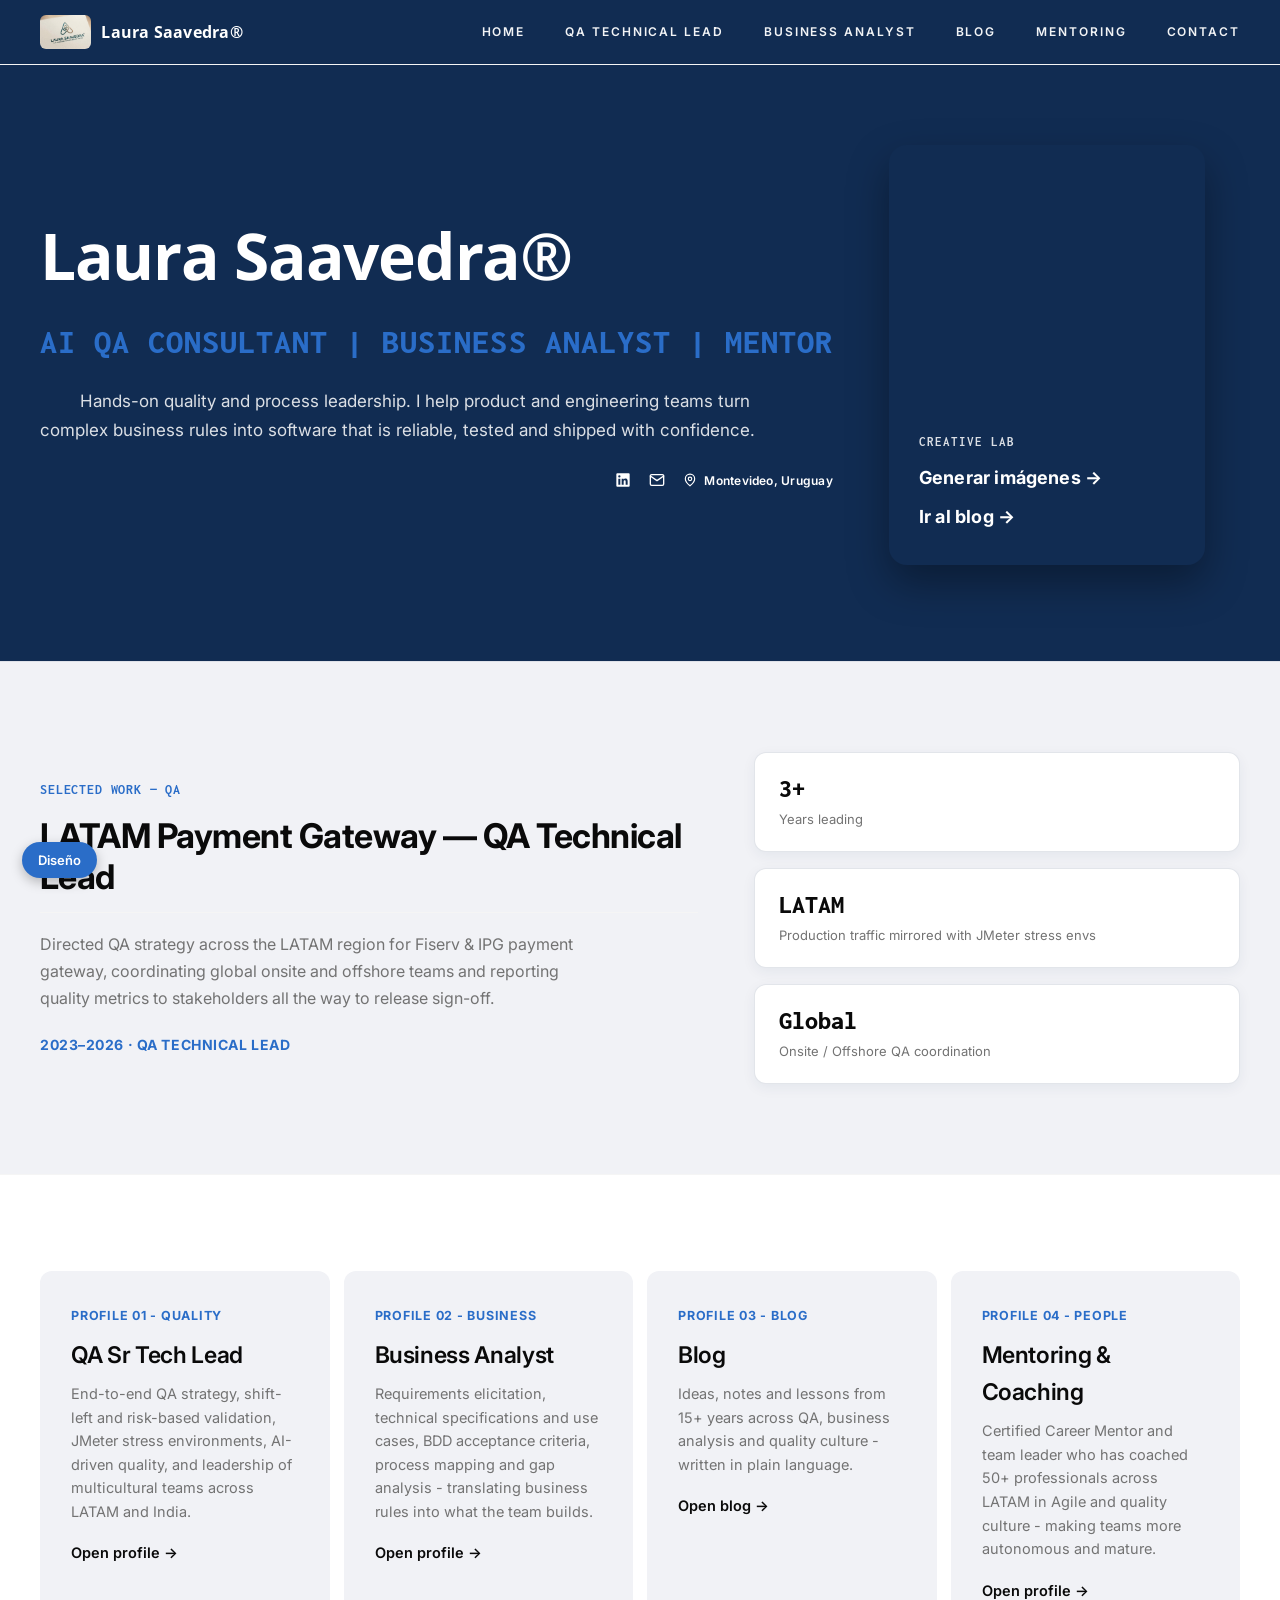
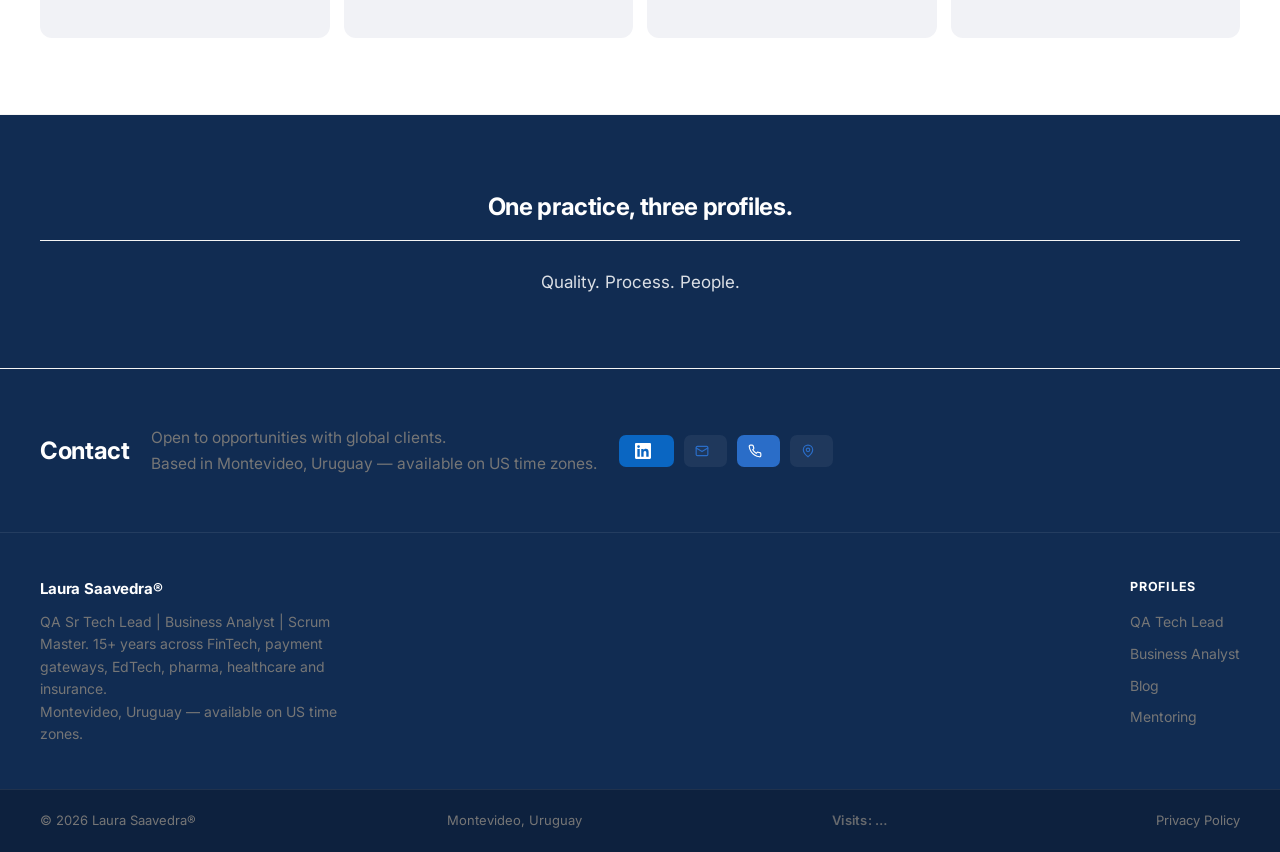
==== commit 517874f1: "Nuevo rol portada (AI QA Consultant | Business Analyst | Mentor), nombre/marca Laura Saavedra(R), lo" ====
--- a/index.html
+++ b/index.html
@@ -3,19 +3,19 @@
 <head>
 <meta charset="UTF-8">
 <meta name="viewport" content="width=device-width, initial-scale=1.0">
-<title>Maria Laura Saavedra - Senior Profiles</title>
-<link rel="icon" type="image/svg+xml" href="data:image/svg+xml,%3Csvg xmlns='http://www.w3.org/2000/svg' viewBox='0 0 32 32'%3E%3Crect width='32' height='32' rx='6' fill='%232a6dc8'/%3E%3Ctext x='16' y='23' text-anchor='middle' font-family='Arial' font-weight='bold' font-size='18' fill='white'%3ELS%3C/text%3E%3C/svg%3E">
-<meta name="description" content="Maria Laura Saavedra - QA Sr Tech Lead and Business Analyst. 15+ years across FinTech, payment gateways, insurance, healthcare and the public sector. Montevideo, Uruguay.">
+<title>Laura Saavedra® - Senior Profiles</title>
+<link rel="icon" type="image/png" href="logos/logo-favicon.png">
+<meta name="description" content="Laura Saavedra® - QA Sr Tech Lead and Business Analyst. 15+ years across FinTech, payment gateways, insurance, healthcare and the public sector. Montevideo, Uruguay.">
 <link rel="preconnect" href="https://fonts.googleapis.com">
 <link rel="preconnect" href="https://fonts.gstatic.com" crossorigin>
 <link href="https://fonts.googleapis.com/css2?family=Inter:wght@400;500;600;700;800&family=Open+Sans:wght@400;600;700;800&family=Inconsolata:wght@500;600;700;800&display=swap" rel="stylesheet">
-<link rel="stylesheet" href="styles.css?v=20260904n">
+<link rel="stylesheet" href="styles.css?v=20261006-2">
 </head>
 <body>
 
 <nav>
   <div class="container nav-row">
-    <span class="brand"><span class="brand-logo">LS</span><span class="brand-name">Maria Laura <br class="brand-br"><span class="brand-name-last">Saavedra</span></span></span>
+    <span class="brand"><img src="logos/logo-ls.jpg" alt="Laura Saavedra" class="brand-logo-img"><span class="brand-name"><span class="brand-name-last">Laura Saavedra®</span></span></span>
     <div class="nav-right">
       <button class="menu-btn" id="menuBtn" type="button" aria-label="Open main menu" aria-haspopup="true" aria-expanded="false" aria-controls="menuPanel">
         <span class="menu-btn-inner" aria-hidden="true">
@@ -39,9 +39,9 @@
 <section class="hero-band">
   <div class="container hero-grid">
     <div class="hero-copy">
-      <h1>Maria Laura Saavedra</h1>
-      <div class="hero-title en">QA Technical Lead &amp; Business Analyst</div>
-      <div class="hero-title es">QA Technical Lead &amp; Business Analyst</div>
+      <h1>Laura Saavedra®</h1>
+      <div class="hero-title en">AI QA Consultant | Business Analyst | Mentor</div>
+      <div class="hero-title es">AI QA Consultant | Business Analyst | Mentor</div>
       <p class="en">Hands-on quality and process leadership. I help product and engineering teams turn complex business rules into software that is reliable, tested and shipped with confidence.</p>
       <p class="es">Liderazgo práctico de calidad y procesos. Ayudo a equipos de producto e ingeniería a convertir reglas de negocio complejas en software confiable, probado y entregado con confianza.</p>
       <div class="hero-proof">
@@ -161,7 +161,7 @@
 <footer>
   <div class="footer-grid">
     <div class="footer-brand">
-      <div class="footer-logo">Maria Laura Saavedra</div>
+      <div class="footer-logo">Laura Saavedra®</div>
       <p class="footer-desc en">QA Sr Tech Lead | Business Analyst | Scrum Master. 15+ years across FinTech, payment gateways, EdTech, pharma, healthcare and insurance.<br>Montevideo, Uruguay &mdash; available on US time zones.</p>
       <p class="footer-desc es">QA Sr Tech Lead | Business Analyst | Scrum Master. 15+ años en FinTech, pasarelas de pago, EdTech, pharma, salud y seguros.<br>Montevideo, Uruguay &mdash; disponible en horarios de EE.UU.</p>
     </div>
@@ -175,7 +175,7 @@
   </div>
   <div class="footer-bottom">
     <div class="footer-bottom-inner">
-      <span>&copy; <span id="year"></span> Maria Laura Saavedra</span>
+      <span>&copy; <span id="year"></span> Laura Saavedra®</span>
       <span>Montevideo, Uruguay</span>
       <span class="visit-count"><span class="en">Visits</span><span class="es">Visitas</span>: <span id="visit-counter">…</span></span>
       <div class="footer-bottom-links">
--- a/styles.css
+++ b/styles.css
@@ -50,7 +50,7 @@
 
 /* NAV sobre franja azul navaz de Jhon */
 nav { position: sticky; top: 0; background: var(--navy, #112c52); z-index: 100; transition: background 0.3s ease; }
-.nav-scrolled nav { background: rgba(255,255,255,0.92); backdrop-filter: blur(8px); box-shadow: 0 1px 0 rgba(0,0,0,0.06); }
+.nav-scrolled nav { background: var(--navy, #112c52); }
 nav .container { display: flex; align-items: center; justify-content: space-between; height: 64px; gap: 12px; }
 .logo { font-weight: 700; font-size: 15px; color: var(--ink); text-decoration: none; letter-spacing: -0.01em; }
 .logo:hover { color: var(--accent); }
@@ -326,14 +326,16 @@
 @media (min-width: 992px) { .nav-row { height: 106px; } }
 .nav-scrolled .nav-row { height: 46px; }
 .brand { display: inline-flex; align-items: center; }
+  .brand-logo-img { height: 34px; width: auto; max-width: 120px; object-fit: contain; border-radius: 6px; transition: height 0.3s ease; }
+  .nav-scrolled .brand-logo-img { height: 26px; }
   .brand-logo { font-family: 'Open Sans', Inter, sans-serif; font-weight: 700; font-size: 24px; color: transparent; line-height: 1.14; white-space: nowrap; transition: color 0.3s ease;
   background: linear-gradient(135deg, var(--grad-ls-a-light), var(--grad-ls-b-light));
   -webkit-background-clip: text; background-clip: text;
   -webkit-text-fill-color: transparent; }
   .brand-name { font-family: 'Open Sans', Inter, sans-serif; font-weight: 700; font-size: 12px; color: var(--white); margin-left: 10px; letter-spacing: 0.02em; line-height: 1; white-space: nowrap; transition: color 0.3s ease; }
   .brand-name-last { font-size: 16px; }
-  .nav-scrolled .brand-name-last { font-size: 12px; }
-  .nav-scrolled .brand-name { color: var(--ink, #0a0a0a); }
+  .nav-scrolled .brand-name-last { font-size: 14px; }
+  .nav-scrolled .brand-name { color: var(--white); }
 .nav-scrolled .brand-logo { background: linear-gradient(135deg, var(--grad-ls-a), var(--grad-ls-b)); -webkit-text-fill-color: transparent; color: transparent; }
 .nav-scrolled .brand-br { display: none; }
 .nav-right { position: relative; display: flex; align-items: center; }
@@ -344,7 +346,7 @@
   color: var(--white); border-radius: 6px;
   transition: color 0.3s ease, background var(--transition-fast), transform 0.2s;
 }
-.nav-scrolled .menu-btn { color: var(--ink); }
+.nav-scrolled .menu-btn { color: var(--white); }
 .menu-btn:hover { color: var(--accent); background: var(--ink-10); transform: scale(1.05); }
 .menu-btn-inner {
   display: grid;
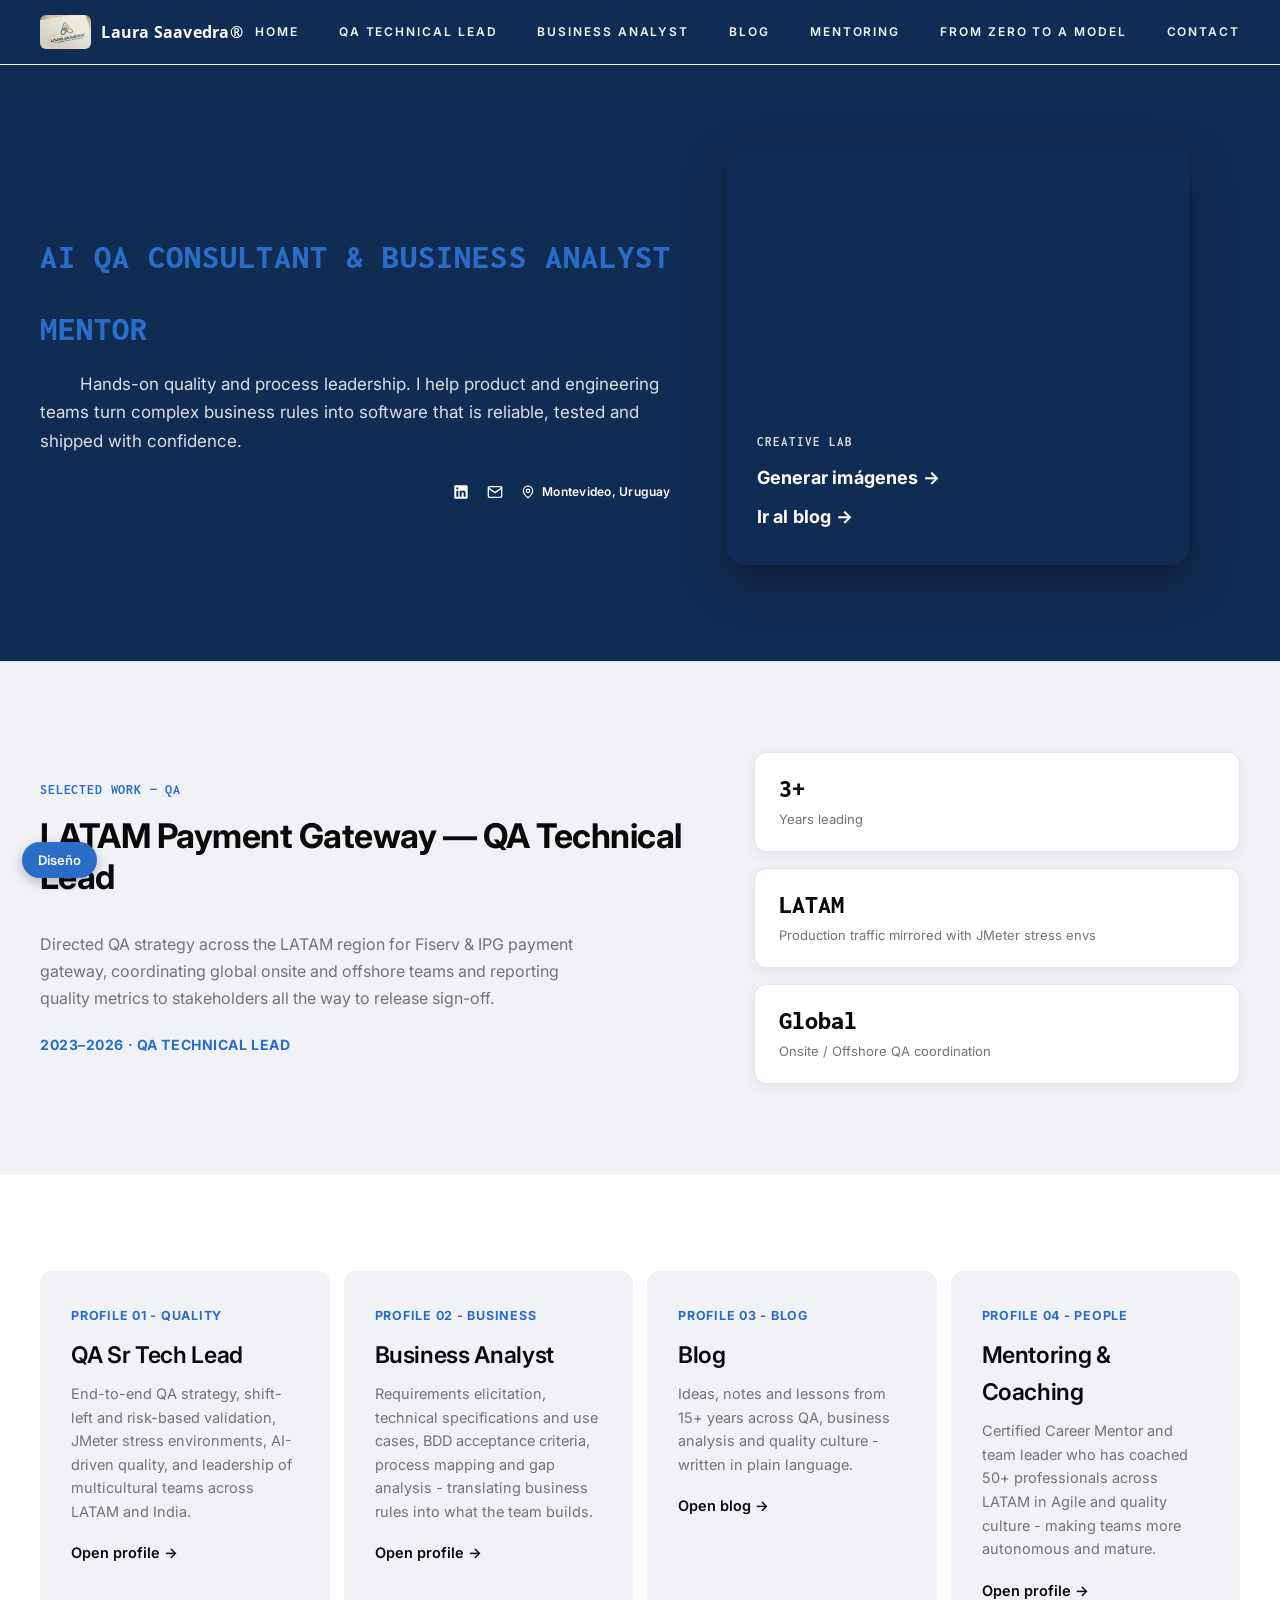
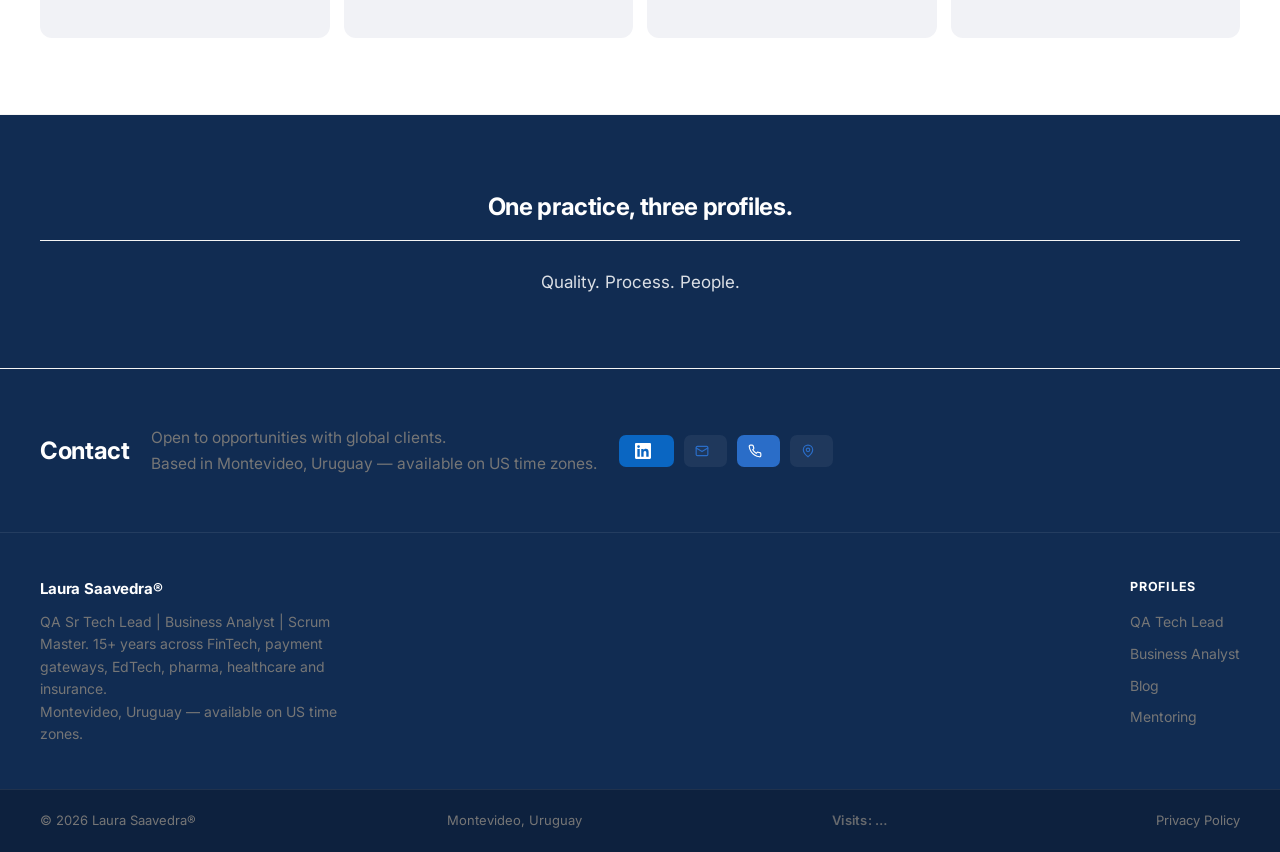
==== commit 59b17d2a: "QSConf 2026: actualizar presentacion modelo-confianza-ia + enlaces + fixes menores" ====
--- a/index.html
+++ b/index.html
@@ -3,13 +3,13 @@
 <head>
 <meta charset="UTF-8">
 <meta name="viewport" content="width=device-width, initial-scale=1.0">
-<title>Laura Saavedra® - Senior Profiles</title>
+<title>AI QA Consultant & Business Analyst | Mentor | Laura Saavedra®</title>
 <link rel="icon" type="image/png" href="logos/logo-favicon.png">
-<meta name="description" content="Laura Saavedra® - QA Sr Tech Lead and Business Analyst. 15+ years across FinTech, payment gateways, insurance, healthcare and the public sector. Montevideo, Uruguay.">
+<meta name="description" content="Laura Saavedra® — AI QA Consultant, Business Analyst & Mentor. 15+ years across FinTech, payment gateways, insurance, healthcare and the public sector. Montevideo, Uruguay.">
 <link rel="preconnect" href="https://fonts.googleapis.com">
 <link rel="preconnect" href="https://fonts.gstatic.com" crossorigin>
 <link href="https://fonts.googleapis.com/css2?family=Inter:wght@400;500;600;700;800&family=Open+Sans:wght@400;600;700;800&family=Inconsolata:wght@500;600;700;800&display=swap" rel="stylesheet">
-<link rel="stylesheet" href="styles.css?v=20261006-2">
+<link rel="stylesheet" href="styles.css?v=20261006-18">
 </head>
 <body>
 
@@ -30,6 +30,7 @@
     <a href="ba.html">Business Analyst</a>
     <a href="blog.html"><span class="en">Blog</span><span class="es">Blog</span></a>
     <a href="mentoring.html"><span class="en">Mentoring</span><span class="es">Mentoría</span></a>
+    <a href="modelo-confianza-ia.html"><span class="en">From zero to a model</span><span class="es">De cero a un modelo</span></a>
     <a href="index.html#contact"><span class="en">Contact</span><span class="es">Contacto</span></a>
       </div>
     </div>
@@ -39,9 +40,10 @@
 <section class="hero-band">
   <div class="container hero-grid">
     <div class="hero-copy">
-      <h1>Laura Saavedra®</h1>
-      <div class="hero-title en">AI QA Consultant | Business Analyst | Mentor</div>
-      <div class="hero-title es">AI QA Consultant | Business Analyst | Mentor</div>
+      <h1>
+        <span class="hero-title en">AI QA Consultant & Business Analyst<br>Mentor</span>
+        <span class="hero-title es">AI QA Consultant & Business Analyst<br>Mentor</span>
+      </h1>
       <p class="en">Hands-on quality and process leadership. I help product and engineering teams turn complex business rules into software that is reliable, tested and shipped with confidence.</p>
       <p class="es">Liderazgo práctico de calidad y procesos. Ayudo a equipos de producto e ingeniería a convertir reglas de negocio complejas en software confiable, probado y entregado con confianza.</p>
       <div class="hero-proof">
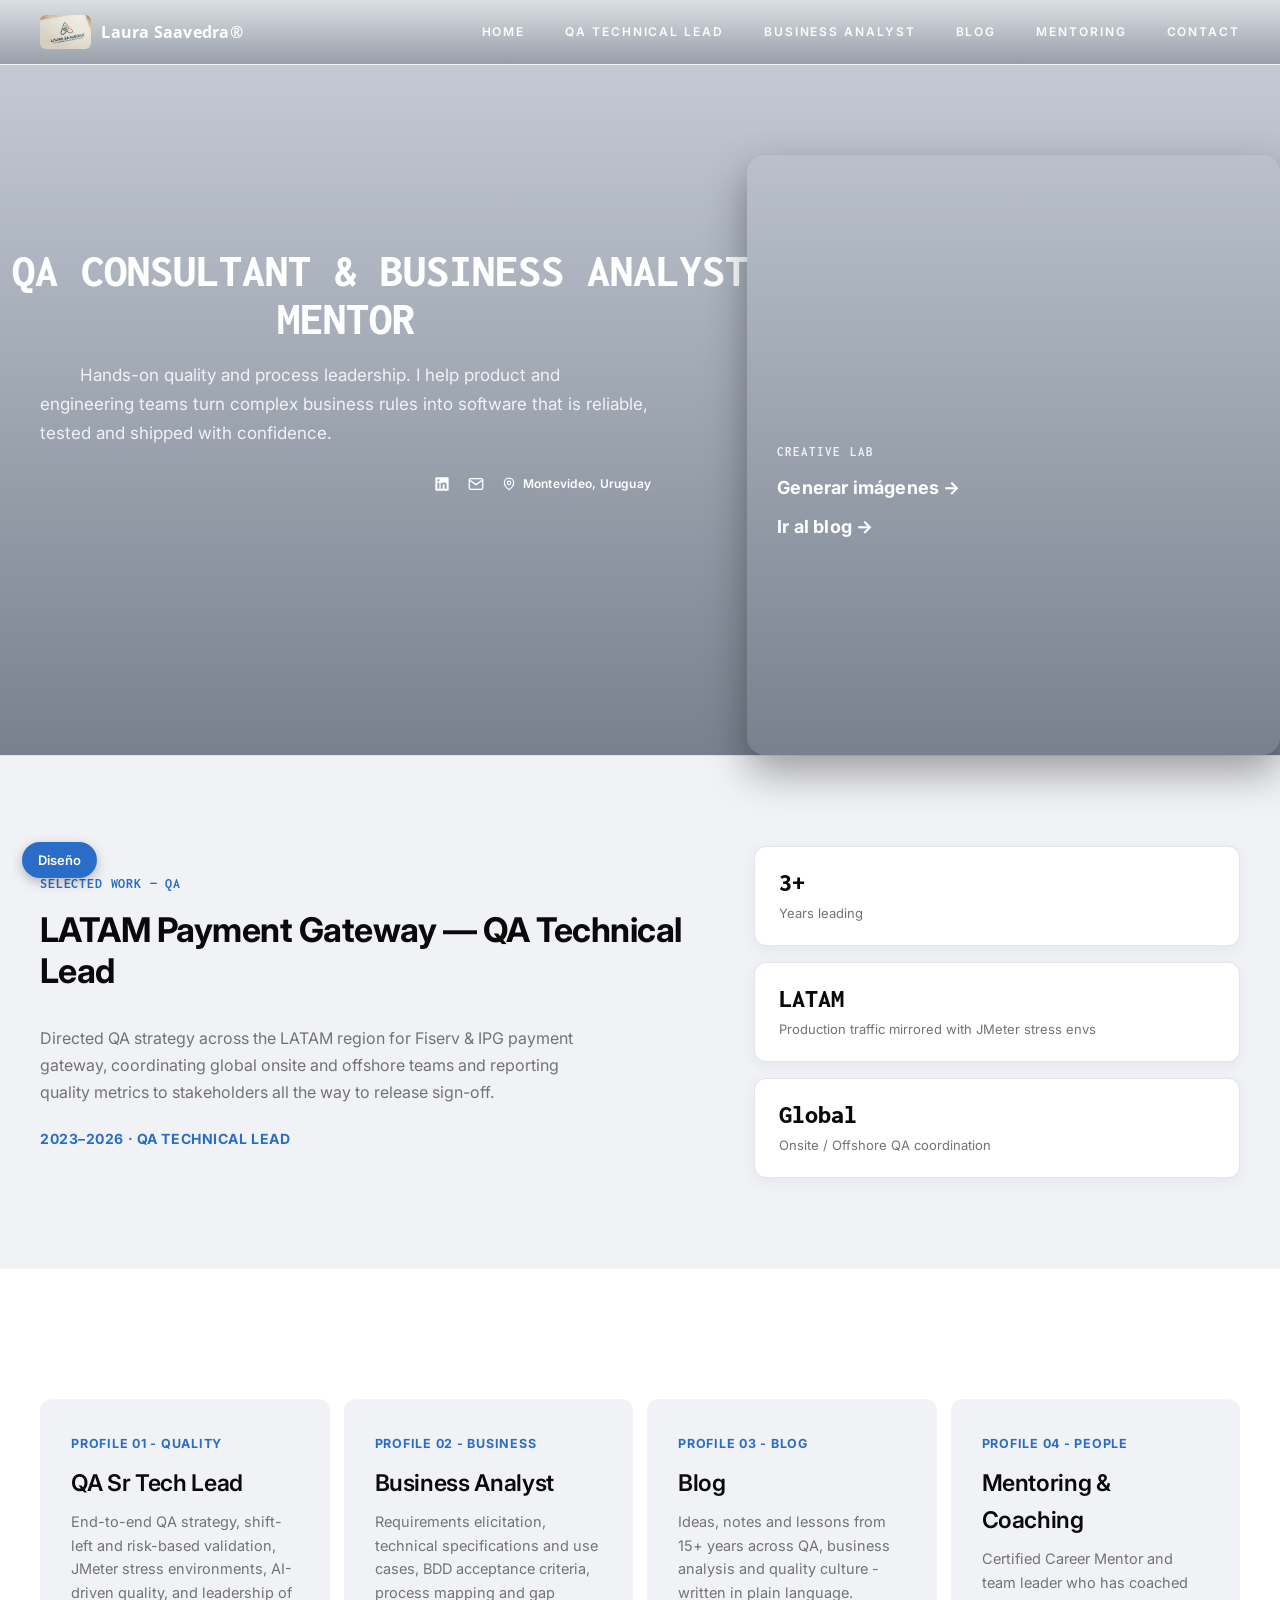
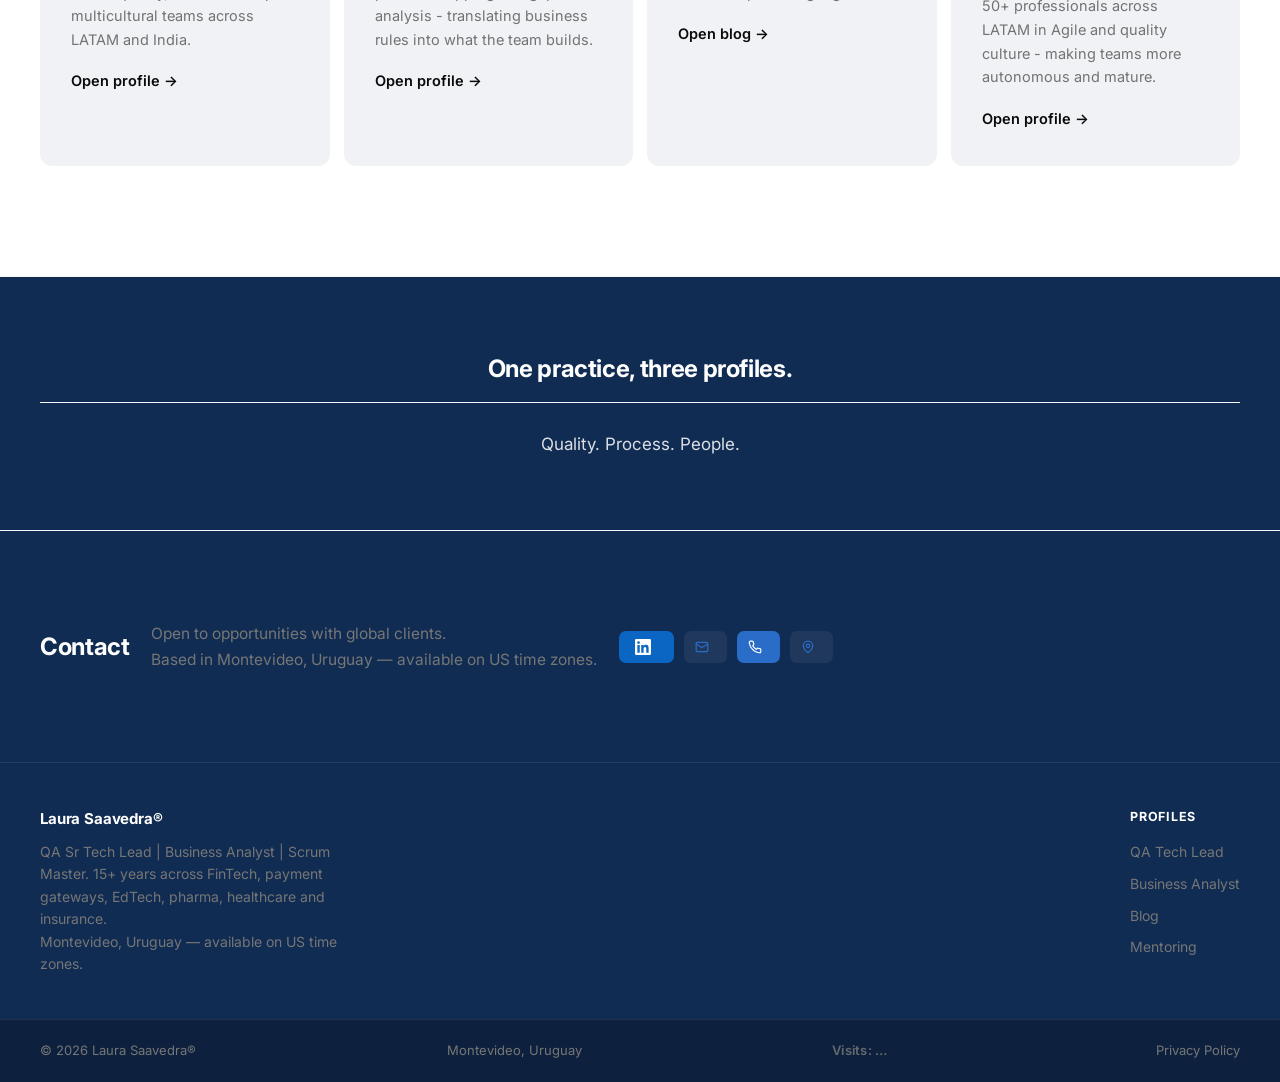
==== commit 544e9db9: "Sacar la conferencia (presentacion + post) de la web: ahora vive en qsconf-2026" ====
--- a/index.html
+++ b/index.html
@@ -30,7 +30,6 @@
     <a href="ba.html">Business Analyst</a>
     <a href="blog.html"><span class="en">Blog</span><span class="es">Blog</span></a>
     <a href="mentoring.html"><span class="en">Mentoring</span><span class="es">Mentoría</span></a>
-    <a href="modelo-confianza-ia.html"><span class="en">From zero to a model</span><span class="es">De cero a un modelo</span></a>
     <a href="index.html#contact"><span class="en">Contact</span><span class="es">Contacto</span></a>
       </div>
     </div>
--- a/styles.css
+++ b/styles.css
@@ -49,8 +49,8 @@
 .es-only { display: none !important; }
 
 /* NAV sobre franja azul navaz de Jhon */
-nav { position: sticky; top: 0; background: var(--navy, #112c52); z-index: 100; transition: background 0.3s ease; }
-.nav-scrolled nav { background: var(--navy, #112c52); }
+nav { position: sticky; top: 0; background: linear-gradient(180deg, rgba(17, 44, 82, 0.15) 0%, rgba(10, 25, 50, 0.42) 100%), url('img/banner-linkedin.jpg') center / cover no-repeat; z-index: 100; transition: background 0.3s ease; }
+.nav-scrolled nav { background: linear-gradient(180deg, rgba(17, 44, 82, 0.15) 0%, rgba(10, 25, 50, 0.42) 100%), url('img/banner-linkedin.jpg') center / cover no-repeat; }
 nav .container { display: flex; align-items: center; justify-content: space-between; height: 64px; gap: 12px; }
 .logo { font-weight: 700; font-size: 15px; color: var(--ink); text-decoration: none; letter-spacing: -0.01em; }
 .logo:hover { color: var(--accent); }
@@ -107,7 +107,7 @@
 }
 
 /* SECTIONS */
-section { padding: 56px 0; border-top: 1px solid var(--ink-10); }
+section { padding: 90px 0; border-top: 1px solid var(--ink-10); }
 h2 {
   font-size: 24px;
   font-weight: 700;
@@ -434,10 +434,15 @@
 .evidence-item .evidence-num.es, .evidence-item .evidence-label.es { display: none; }
 @media (max-width: 760px) { .evidence-grid { grid-template-columns: 1fr; gap: 32px; } .evidence-band { padding: 64px 0; } }
 .cards-band .cards { grid-template-columns: repeat(4, 1fr); gap: 14px; }
-.hero-band { background: var(--navy, #112c52); color: var(--white); padding: 80px 0 96px; }
-.hero-band h1 { color: var(--white); font-family: 'Open Sans', Inter, sans-serif; font-weight: 700; font-size: clamp(40px, 6vw, 64px); letter-spacing: -0.02em; line-height: 1.12; }
-.hero-band .hero-title { color: var(--accent, #2a6dc8); font-family: 'Inconsolata', monospace; font-weight: 800; text-transform: uppercase; letter-spacing: 0.03em; font-size: clamp(18px, 3.1vw, 34px); margin: 22px 0 0; white-space: nowrap; }
-.hero-grid { display: grid; grid-template-columns: 1.1fr 0.9fr; gap: 56px; align-items: center; }
+.hero-band { background: linear-gradient(180deg, rgba(17, 44, 82, 0.25) 0%, rgba(10, 25, 50, 0.55) 100%), url('img/banner-linkedin.jpg') center / cover no-repeat; color: var(--white); padding: 90px 0; }
+.hero-band h1 { display: flex; flex-wrap: wrap; align-items: baseline; justify-content: center; column-gap: 0.25em; row-gap: 0.12em; text-align: center; color: rgba(255, 255, 255, 0.82); font-family: 'Open Sans', Inter, sans-serif; font-weight: 600; font-size: clamp(28px, 4vw, 46px); letter-spacing: -0.01em; line-height: 1.15; margin-top: -80px; }
+  .hero-band .hero-name { color: rgba(255, 255, 255, 0.78); font-weight: 600; font-size: clamp(24px, 3.2vw, 38px); letter-spacing: -0.01em; }
+  .hero-band .hero-title { color: var(--white); font-family: 'Inconsolata', monospace; font-weight: 800; text-transform: uppercase; letter-spacing: 0; font-size: clamp(24px, 4vw, 46px); margin: 0 auto; white-space: nowrap; line-height: 1.05; }
+  .hero-band .container { padding-right: 0; }
+  .hero-band .hero-copy { padding-right: 40px; }
+  .hero-band .hero-side { display: flex; margin-bottom: -90px; }
+  .hero-band .hero-box { min-height: 600px; }
+.hero-grid { display: grid; grid-template-columns: minmax(0, 1.1fr) minmax(0, 0.9fr); gap: 56px; align-items: center; }
 .hero-copy { text-align: left; }
 .hero-band p { color: rgba(255, 255, 255, 0.85); max-width: 760px; margin: 18px 0 0; font-size: 17px; line-height: 1.7; text-indent: 40px; }
 .hero-band .hero-proof { display: flex; justify-content: flex-end; margin-top: 26px; }
@@ -448,9 +453,9 @@
 .hero-side { display: flex; }
 .hero-box { position: relative; width: 100%; border-radius: 18px; overflow: hidden; min-height: 420px; box-shadow: 0 18px 40px rgba(0, 0, 0, 0.35); }
 .hero-box-layer { position: absolute; inset: 0; opacity: 0; animation: heroXfade 18s infinite; }
-.hero-box-layer.hb-a { background: linear-gradient(135deg, #4a8feb, #2a6dc8 55%, #112c52); animation-delay: 0s; }
-.hero-box-layer.hb-b { background: linear-gradient(135deg, #112c52, #3b82f6); animation-delay: 6s; }
-.hero-box-layer.hb-c { background: linear-gradient(135deg, #1f5eaf, #7db4f2, #112c52); animation-delay: 12s; }
+.hero-box-layer.hb-a { background: linear-gradient(135deg, #cfe5fb, #b3d8f8 55%, #9cc9f2); animation-delay: 0s; }
+.hero-box-layer.hb-b { background: linear-gradient(135deg, #9cc9f2, #d4e9fc); animation-delay: 6s; }
+.hero-box-layer.hb-c { background: linear-gradient(135deg, #b3d8f8, #e2f1fd, #9cc9f2); animation-delay: 12s; }
 @keyframes heroXfade { 0%, 5% { opacity: 0; } 15%, 33% { opacity: 1; } 45%, 100% { opacity: 0; } }
 .hero-box-inner { position: relative; padding: 34px 30px; min-height: 420px; display: flex; flex-direction: column; justify-content: flex-end; gap: 10px; }
 .hero-box-kicker { font-family: 'Inconsolata', monospace; font-size: 13px; font-weight: 700; text-transform: uppercase; letter-spacing: 0.08em; color: rgba(255, 255, 255, 0.85); }
